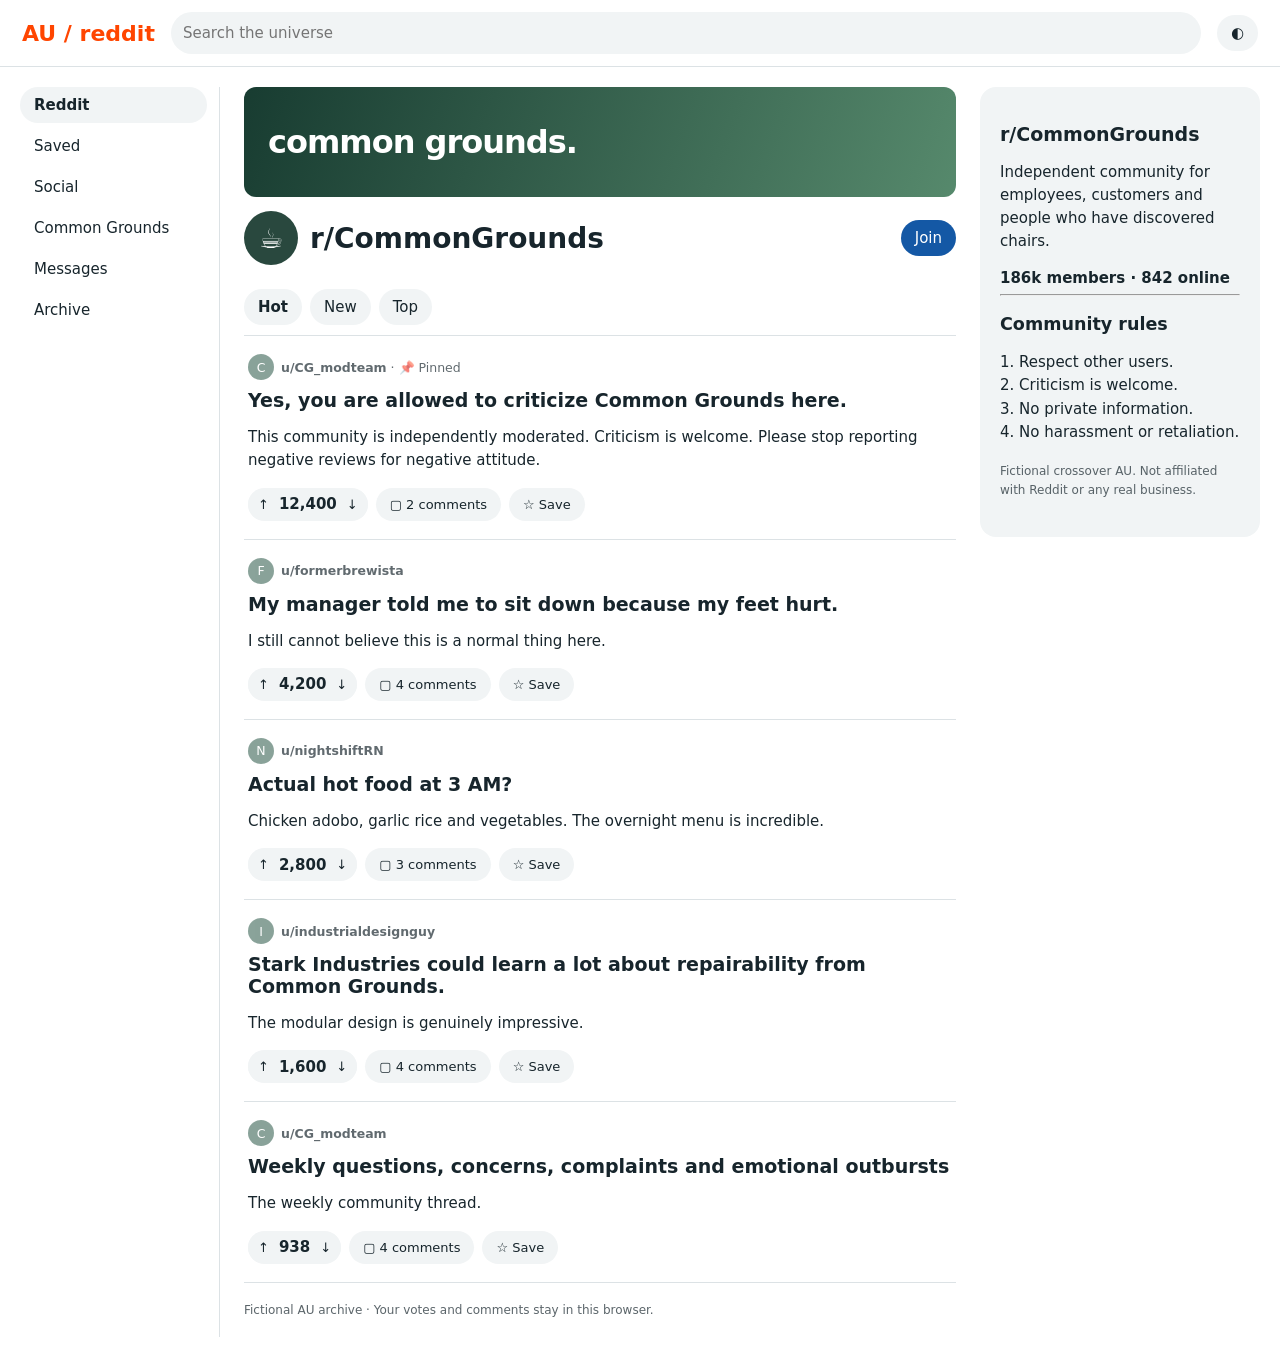
==== index.html @ 9af64ed8 "Build responsive AU portal and interactive Reddit feed" ====
<!doctype html><html lang="en"><head><meta charset="utf-8"><meta name="viewport" content="width=device-width,initial-scale=1"><title>AU / Digital universe</title><style>
*{box-sizing:border-box}body{margin:0;background:#fff;color:#17252c;font:15px system-ui,sans-serif;--line:#dce2e5;--soft:#f1f4f5;--accent:#ff4500}body.dark{background:#101416;color:#e8edef;--line:#343c40;--soft:#20282c}button,input,textarea,select{font:inherit;color:inherit}button{cursor:pointer;border:0;background:var(--soft);border-radius:24px;padding:9px 14px}button:hover{opacity:.8}button:focus-visible,a:focus-visible{outline:2px solid #ff4500}header{position:sticky;top:0;background:inherit;z-index:2;border-bottom:1px solid var(--line);display:flex;align-items:center;gap:16px;padding:12px 22px}header strong{font-size:22px;color:var(--accent)}header input{flex:1;min-width:0;border:0;background:var(--soft);padding:12px;border-radius:24px}main{display:grid;grid-template-columns:200px minmax(0,720px) 280px;max-width:1280px;margin:auto;gap:24px;padding:20px}nav button{display:block;width:100%;text-align:left;background:none;margin-bottom:5px}nav{border-right:1px solid var(--line);padding-right:12px}aside{background:var(--soft);border-radius:16px;padding:20px;height:fit-content}h1{font-size:28px;margin:10px 0}h2{font-size:19px}p{line-height:1.55}small,.muted{opacity:.68}.banner{height:110px;border-radius:12px;background:linear-gradient(110deg,#183c31,#56896c);display:flex;align-items:center;padding:24px;color:white;font-size:32px;font-weight:800;letter-spacing:-1px}.community{display:flex;align-items:center;gap:12px;margin:14px 0}.logo{background:#29483e;color:white;border-radius:50%;width:54px;height:54px;display:grid;place-items:center;font-size:27px}.community button{margin-left:auto;background:#1458a5;color:white}.toolbar{display:flex;gap:8px;border-bottom:1px solid var(--line);padding:10px 0}.post{padding:18px 4px;border-bottom:1px solid var(--line)}.post h2{margin:9px 0;cursor:pointer}.actions{display:flex;gap:8px;flex-wrap:wrap}.actions button{font-size:13px}.vote{display:inline-flex;background:var(--soft);border-radius:30px;align-items:center}.vote button{padding:8px 10px}.active{color:var(--accent);font-weight:bold}.comment{border-left:1px solid var(--line);padding:8px 0 8px 13px;margin:8px 0}.comment p{margin:5px 0}.comments{margin-top:16px}.flair{font-size:11px;background:var(--soft);padding:3px 7px;border-radius:5px}.avatar{display:inline-grid;place-items:center;background:#52776a;color:white;width:26px;height:26px;border-radius:50%;margin-right:7px}textarea{width:100%;border:1px solid var(--line);background:transparent;border-radius:12px;padding:12px;resize:vertical}a{color:inherit}.notice{font-size:12px;opacity:.7;margin:18px 0}.selected{background:var(--soft)!important;font-weight:bold}@media(max-width:1000px){main{grid-template-columns:150px minmax(0,1fr)}aside{display:none}}@media(max-width:650px){main{display:block;padding:12px}nav{display:flex;overflow:auto;border:0;padding:0;margin-bottom:12px}nav button{width:auto;white-space:nowrap}header{padding:10px;gap:8px}header strong{font-size:18px}.banner{height:80px}.community h1{font-size:21px}.community .logo{width:40px;height:40px}.post{padding:15px 0}}
</style></head><body><header><strong>AU / reddit</strong><input id="search" placeholder="Search the universe" aria-label="Search"><button id="theme" aria-label="Toggle dark mode">◐</button></header><main><nav id="nav"></nav><section id="view"></section><aside><h2>r/CommonGrounds</h2><p>Independent community for employees, customers and people who have discovered chairs.</p><b>186k members · 842 online</b><hr><h3>Community rules</h3><p>1. Respect other users.<br>2. Criticism is welcome.<br>3. No private information.<br>4. No harassment or retaliation.</p><p class="notice">Fictional crossover AU. Not affiliated with Reddit or any real business.</p></aside></main><script src="data.js"></script><script>
const $=id=>document.getElementById(id), esc=s=>String(s??'').replace(/[&<>"']/g,c=>({'&':'&amp;','<':'&lt;','>':'&gt;','"':'&quot;',"'":'&#39;'}[c]));let state={};try{state=JSON.parse(localStorage.getItem('au-state')||'{}')}catch{};state.votes??={};state.saved??=[];state.comments??={};let page='Reddit',sort='Hot',open=new Set(),collapsed=new Set();function persist(){try{localStorage.setItem('au-state',JSON.stringify(state))}catch{}}function user(u){return '<span class="avatar">'+esc(u[0].toUpperCase())+'</span><b>u/'+esc(u)+'</b> '+(AU.people[u]?'<span class="flair">'+esc(AU.people[u])+'</span>':'')}function comments(cs,key){return cs.map((c,i)=>{let k=key+'-'+i;return '<div class="comment"><button data-collapse="'+k+'" aria-label="Collapse comment">'+(collapsed.has(k)?'+':'−')+'</button> '+user(c.user)+(collapsed.has(k)?'':'<p>'+esc(c.body)+'</p>'+comments(c.replies||[],k))+'</div>'}).join('')}function count(cs){return cs.reduce((n,c)=>n+1+count(c.replies||[]),0)}function render(){ $('nav').innerHTML=['Reddit','Saved','Social','Common Grounds','Messages','Archive'].map(n=>'<button data-page="'+n+'" class="'+(page===n?'selected':'')+'">'+n+'</button>').join('');if(!['Reddit','Saved'].includes(page)){ $('view').innerHTML='<div class="banner">AU / '+esc(page)+'</div><h1>'+esc(page)+'</h1>'+(page==='Archive'?'<p>Established accounts</p>'+Object.keys(AU.people).map(u=>'<p>'+user(u)+'</p>').join(''):'<p>This section is reserved for future story content.</p>');return}let q=$('search').value.toLowerCase(),posts=AU.posts.filter(p=>(page!=='Saved'||state.saved.includes(p.id))&&JSON.stringify(p).toLowerCase().includes(q));posts.sort((a,b)=>sort==='New'?b.id-a.id:sort==='Top'?b.votes-a.votes:Number(!!b.pinned)-Number(!!a.pinned)||b.votes-a.votes);$('view').innerHTML='<div class="banner">common grounds.</div><div class="community"><div class="logo">☕</div><h1>'+(page==='Saved'?'Saved posts':'r/CommonGrounds')+'</h1><button data-join>'+(state.joined?'Joined':'Join')+'</button></div><div class="toolbar">'+['Hot','New','Top'].map(s=>'<button data-sort="'+s+'" class="'+(s===sort?'selected':'')+'">'+s+'</button>').join('')+'</div>'+posts.map(p=>{let cs=[...p.comments,...(state.comments[p.id]||[])],v=state.votes[p.id]||0;return '<article class="post"><small>'+user(p.user)+(p.pinned?' · 📌 Pinned':'')+'</small><h2 data-open="'+p.id+'">'+esc(p.title)+'</h2><p>'+esc(p.body)+'</p><div class="actions"><span class="vote"><button data-vote="'+p.id+':1" class="'+(v===1?'active':'')+'">↑</button><b>'+((p.votes+v).toLocaleString())+'</b><button data-vote="'+p.id+':-1" class="'+(v===-1?'active':'')+'">↓</button></span><button data-open="'+p.id+'">▢ '+count(cs)+' comments</button><button data-save="'+p.id+'">'+(state.saved.includes(p.id)?'★ Saved':'☆ Save')+'</button></div>'+(open.has(p.id)?'<div class="comments"><form data-comment="'+p.id+'"><textarea required maxlength="2000" placeholder="Join the conversation"></textarea><button>Comment</button></form>'+comments(cs,String(p.id))+'</div>':'')+'</article>'}).join('')+(!posts.length?'<p>No matching posts.</p>':'')+'<p class="notice">Fictional AU archive · Your votes and comments stay in this browser.</p>'}
document.addEventListener('click',e=>{let b=e.target.closest('[data-page],[data-sort],[data-open],[data-vote],[data-save],[data-collapse],[data-join]');if(!b)return;let d=b.dataset;if(d.page)page=d.page;if(d.sort)sort=d.sort;if(d.open){let n=+d.open;open.has(n)?open.delete(n):open.add(n)}if(d.vote){let [n,v]=d.vote.split(':').map(Number);state.votes[n]=state.votes[n]===v?0:v}if(d.save){let n=+d.save;state.saved=state.saved.includes(n)?state.saved.filter(x=>x!==n):[...state.saved,n]}if(d.collapse)collapsed.has(d.collapse)?collapsed.delete(d.collapse):collapsed.add(d.collapse);if('join'in d)state.joined=!state.joined;persist();render()});document.addEventListener('submit',e=>{if(!e.target.matches('[data-comment]'))return;e.preventDefault();let t=e.target.querySelector('textarea').value.trim();if(!t)return;(state.comments[e.target.dataset.comment]??=[]).push({user:'you',body:t});persist();render()});$('search').oninput=render;$('theme').onclick=()=>{state.dark=!state.dark;document.body.classList.toggle('dark',state.dark);persist()};document.body.classList.toggle('dark',!!state.dark);render();
</script></body></html>
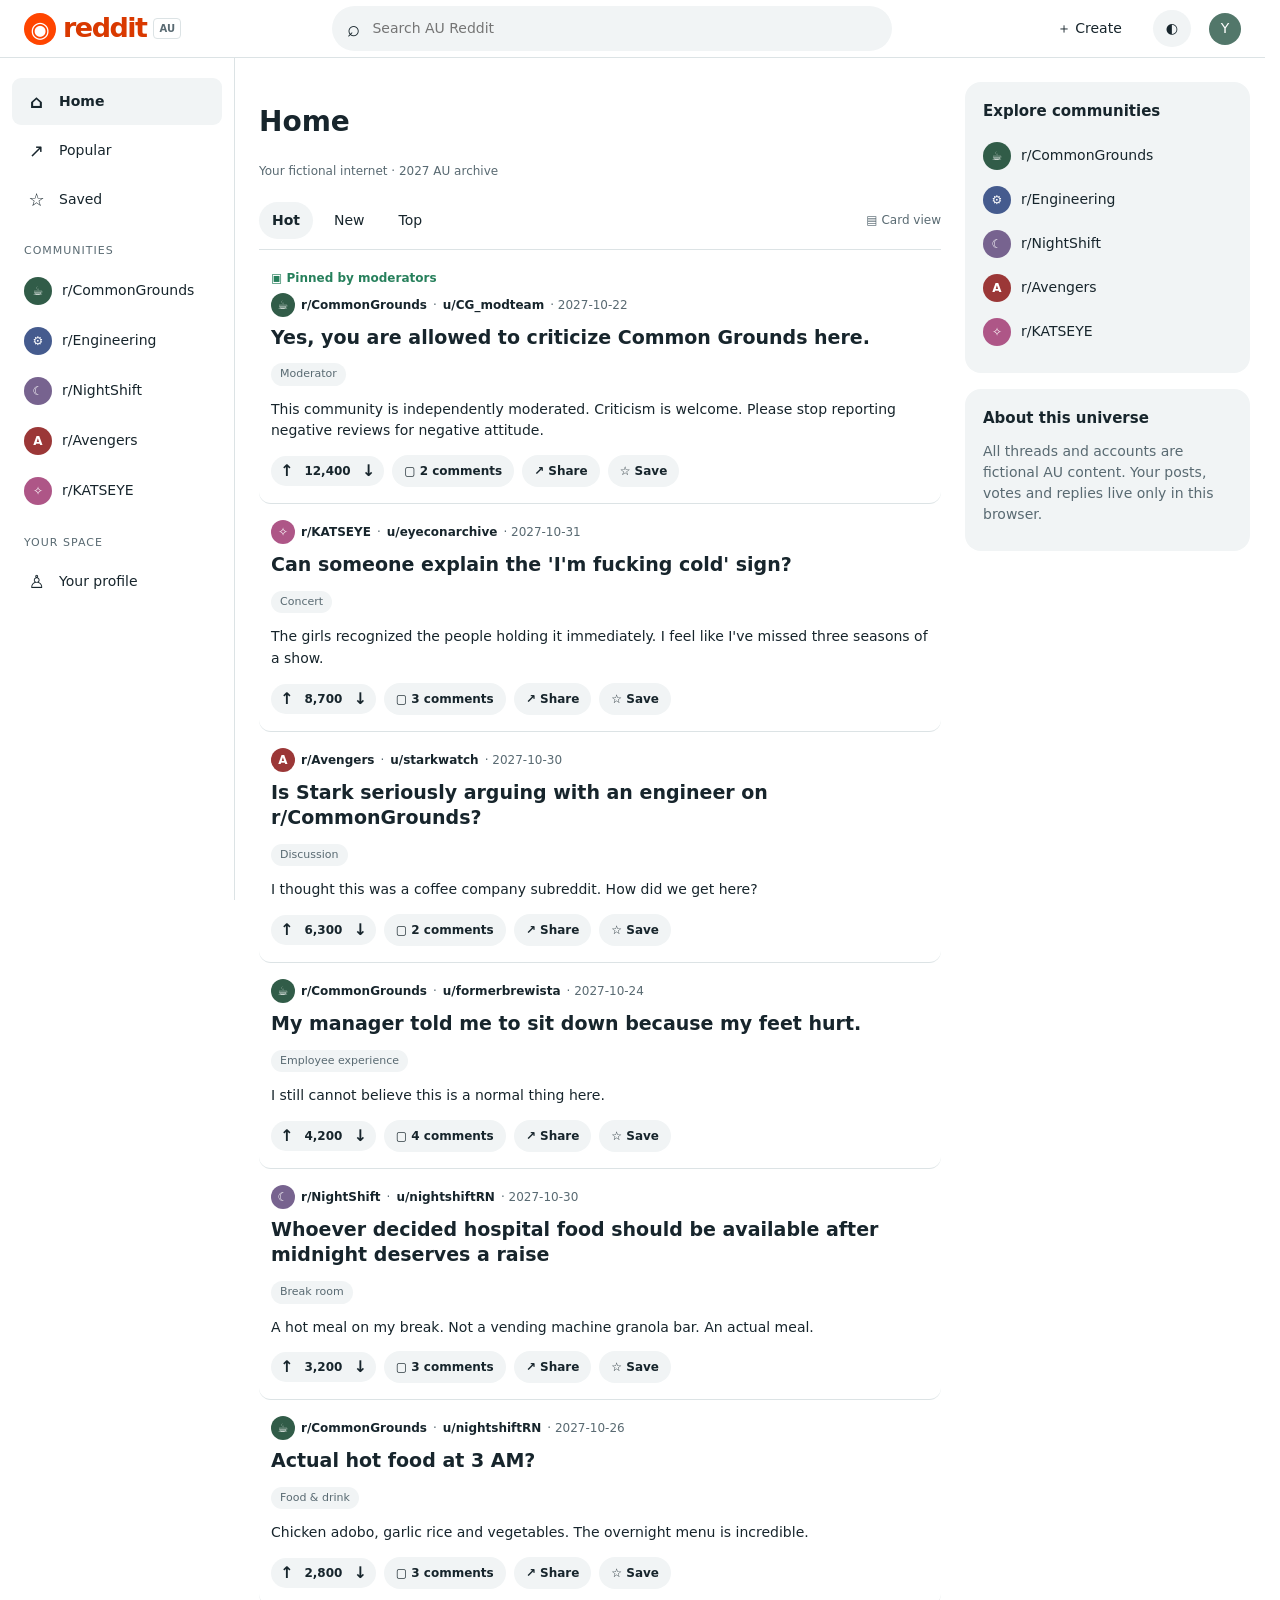
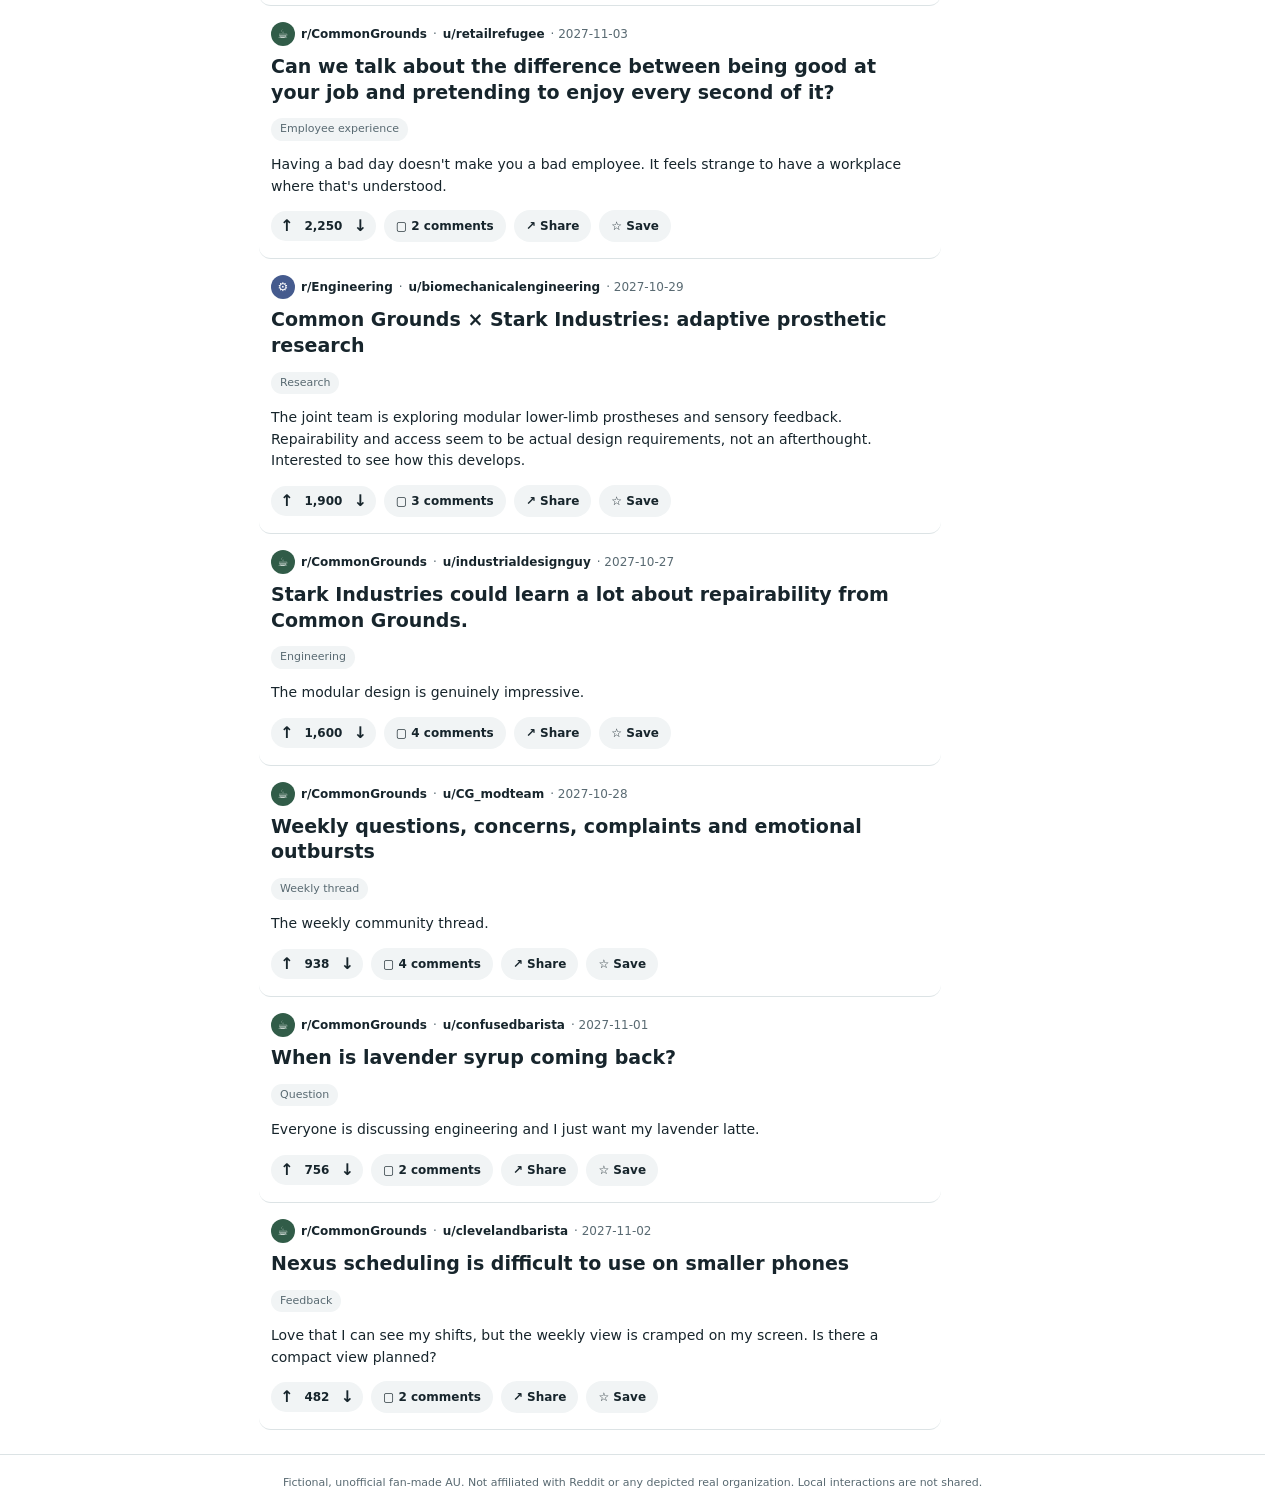
==== commit ab5efdf6: "Launch expanded fictional Reddit as AU homepage" ====
--- a/index.html
+++ b/index.html
@@ -1,6 +1,4 @@
-<!doctype html><html lang="en"><head><meta charset="utf-8"><meta name="viewport" content="width=device-width,initial-scale=1"><title>AU / Digital universe</title><style>
-*{box-sizing:border-box}body{margin:0;background:#fff;color:#17252c;font:15px system-ui,sans-serif;--line:#dce2e5;--soft:#f1f4f5;--accent:#ff4500}body.dark{background:#101416;color:#e8edef;--line:#343c40;--soft:#20282c}button,input,textarea,select{font:inherit;color:inherit}button{cursor:pointer;border:0;background:var(--soft);border-radius:24px;padding:9px 14px}button:hover{opacity:.8}button:focus-visible,a:focus-visible{outline:2px solid #ff4500}header{position:sticky;top:0;background:inherit;z-index:2;border-bottom:1px solid var(--line);display:flex;align-items:center;gap:16px;padding:12px 22px}header strong{font-size:22px;color:var(--accent)}header input{flex:1;min-width:0;border:0;background:var(--soft);padding:12px;border-radius:24px}main{display:grid;grid-template-columns:200px minmax(0,720px) 280px;max-width:1280px;margin:auto;gap:24px;padding:20px}nav button{display:block;width:100%;text-align:left;background:none;margin-bottom:5px}nav{border-right:1px solid var(--line);padding-right:12px}aside{background:var(--soft);border-radius:16px;padding:20px;height:fit-content}h1{font-size:28px;margin:10px 0}h2{font-size:19px}p{line-height:1.55}small,.muted{opacity:.68}.banner{height:110px;border-radius:12px;background:linear-gradient(110deg,#183c31,#56896c);display:flex;align-items:center;padding:24px;color:white;font-size:32px;font-weight:800;letter-spacing:-1px}.community{display:flex;align-items:center;gap:12px;margin:14px 0}.logo{background:#29483e;color:white;border-radius:50%;width:54px;height:54px;display:grid;place-items:center;font-size:27px}.community button{margin-left:auto;background:#1458a5;color:white}.toolbar{display:flex;gap:8px;border-bottom:1px solid var(--line);padding:10px 0}.post{padding:18px 4px;border-bottom:1px solid var(--line)}.post h2{margin:9px 0;cursor:pointer}.actions{display:flex;gap:8px;flex-wrap:wrap}.actions button{font-size:13px}.vote{display:inline-flex;background:var(--soft);border-radius:30px;align-items:center}.vote button{padding:8px 10px}.active{color:var(--accent);font-weight:bold}.comment{border-left:1px solid var(--line);padding:8px 0 8px 13px;margin:8px 0}.comment p{margin:5px 0}.comments{margin-top:16px}.flair{font-size:11px;background:var(--soft);padding:3px 7px;border-radius:5px}.avatar{display:inline-grid;place-items:center;background:#52776a;color:white;width:26px;height:26px;border-radius:50%;margin-right:7px}textarea{width:100%;border:1px solid var(--line);background:transparent;border-radius:12px;padding:12px;resize:vertical}a{color:inherit}.notice{font-size:12px;opacity:.7;margin:18px 0}.selected{background:var(--soft)!important;font-weight:bold}@media(max-width:1000px){main{grid-template-columns:150px minmax(0,1fr)}aside{display:none}}@media(max-width:650px){main{display:block;padding:12px}nav{display:flex;overflow:auto;border:0;padding:0;margin-bottom:12px}nav button{width:auto;white-space:nowrap}header{padding:10px;gap:8px}header strong{font-size:18px}.banner{height:80px}.community h1{font-size:21px}.community .logo{width:40px;height:40px}.post{padding:15px 0}}
-</style></head><body><header><strong>AU / reddit</strong><input id="search" placeholder="Search the universe" aria-label="Search"><button id="theme" aria-label="Toggle dark mode">◐</button></header><main><nav id="nav"></nav><section id="view"></section><aside><h2>r/CommonGrounds</h2><p>Independent community for employees, customers and people who have discovered chairs.</p><b>186k members · 842 online</b><hr><h3>Community rules</h3><p>1. Respect other users.<br>2. Criticism is welcome.<br>3. No private information.<br>4. No harassment or retaliation.</p><p class="notice">Fictional crossover AU. Not affiliated with Reddit or any real business.</p></aside></main><script src="data.js"></script><script>
-const $=id=>document.getElementById(id), esc=s=>String(s??'').replace(/[&<>"']/g,c=>({'&':'&amp;','<':'&lt;','>':'&gt;','"':'&quot;',"'":'&#39;'}[c]));let state={};try{state=JSON.parse(localStorage.getItem('au-state')||'{}')}catch{};state.votes??={};state.saved??=[];state.comments??={};let page='Reddit',sort='Hot',open=new Set(),collapsed=new Set();function persist(){try{localStorage.setItem('au-state',JSON.stringify(state))}catch{}}function user(u){return '<span class="avatar">'+esc(u[0].toUpperCase())+'</span><b>u/'+esc(u)+'</b> '+(AU.people[u]?'<span class="flair">'+esc(AU.people[u])+'</span>':'')}function comments(cs,key){return cs.map((c,i)=>{let k=key+'-'+i;return '<div class="comment"><button data-collapse="'+k+'" aria-label="Collapse comment">'+(collapsed.has(k)?'+':'−')+'</button> '+user(c.user)+(collapsed.has(k)?'':'<p>'+esc(c.body)+'</p>'+comments(c.replies||[],k))+'</div>'}).join('')}function count(cs){return cs.reduce((n,c)=>n+1+count(c.replies||[]),0)}function render(){ $('nav').innerHTML=['Reddit','Saved','Social','Common Grounds','Messages','Archive'].map(n=>'<button data-page="'+n+'" class="'+(page===n?'selected':'')+'">'+n+'</button>').join('');if(!['Reddit','Saved'].includes(page)){ $('view').innerHTML='<div class="banner">AU / '+esc(page)+'</div><h1>'+esc(page)+'</h1>'+(page==='Archive'?'<p>Established accounts</p>'+Object.keys(AU.people).map(u=>'<p>'+user(u)+'</p>').join(''):'<p>This section is reserved for future story content.</p>');return}let q=$('search').value.toLowerCase(),posts=AU.posts.filter(p=>(page!=='Saved'||state.saved.includes(p.id))&&JSON.stringify(p).toLowerCase().includes(q));posts.sort((a,b)=>sort==='New'?b.id-a.id:sort==='Top'?b.votes-a.votes:Number(!!b.pinned)-Number(!!a.pinned)||b.votes-a.votes);$('view').innerHTML='<div class="banner">common grounds.</div><div class="community"><div class="logo">☕</div><h1>'+(page==='Saved'?'Saved posts':'r/CommonGrounds')+'</h1><button data-join>'+(state.joined?'Joined':'Join')+'</button></div><div class="toolbar">'+['Hot','New','Top'].map(s=>'<button data-sort="'+s+'" class="'+(s===sort?'selected':'')+'">'+s+'</button>').join('')+'</div>'+posts.map(p=>{let cs=[...p.comments,...(state.comments[p.id]||[])],v=state.votes[p.id]||0;return '<article class="post"><small>'+user(p.user)+(p.pinned?' · 📌 Pinned':'')+'</small><h2 data-open="'+p.id+'">'+esc(p.title)+'</h2><p>'+esc(p.body)+'</p><div class="actions"><span class="vote"><button data-vote="'+p.id+':1" class="'+(v===1?'active':'')+'">↑</button><b>'+((p.votes+v).toLocaleString())+'</b><button data-vote="'+p.id+':-1" class="'+(v===-1?'active':'')+'">↓</button></span><button data-open="'+p.id+'">▢ '+count(cs)+' comments</button><button data-save="'+p.id+'">'+(state.saved.includes(p.id)?'★ Saved':'☆ Save')+'</button></div>'+(open.has(p.id)?'<div class="comments"><form data-comment="'+p.id+'"><textarea required maxlength="2000" placeholder="Join the conversation"></textarea><button>Comment</button></form>'+comments(cs,String(p.id))+'</div>':'')+'</article>'}).join('')+(!posts.length?'<p>No matching posts.</p>':'')+'<p class="notice">Fictional AU archive · Your votes and comments stay in this browser.</p>'}
-document.addEventListener('click',e=>{let b=e.target.closest('[data-page],[data-sort],[data-open],[data-vote],[data-save],[data-collapse],[data-join]');if(!b)return;let d=b.dataset;if(d.page)page=d.page;if(d.sort)sort=d.sort;if(d.open){let n=+d.open;open.has(n)?open.delete(n):open.add(n)}if(d.vote){let [n,v]=d.vote.split(':').map(Number);state.votes[n]=state.votes[n]===v?0:v}if(d.save){let n=+d.save;state.saved=state.saved.includes(n)?state.saved.filter(x=>x!==n):[...state.saved,n]}if(d.collapse)collapsed.has(d.collapse)?collapsed.delete(d.collapse):collapsed.add(d.collapse);if('join'in d)state.joined=!state.joined;persist();render()});document.addEventListener('submit',e=>{if(!e.target.matches('[data-comment]'))return;e.preventDefault();let t=e.target.querySelector('textarea').value.trim();if(!t)return;(state.comments[e.target.dataset.comment]??=[]).push({user:'you',body:t});persist();render()});$('search').oninput=render;$('theme').onclick=()=>{state.dark=!state.dark;document.body.classList.toggle('dark',state.dark);persist()};document.body.classList.toggle('dark',!!state.dark);render();
-</script></body></html>+<!doctype html>
+<html lang="en"><head><meta charset="utf-8"><meta name="viewport" content="width=device-width, initial-scale=1"><meta name="robots" content="noindex"><title>AU Reddit | Fictional internet</title><link rel="stylesheet" href="reddit.css"></head>
+<body><header><a class="brand" href="#home"><span class="brandmark">◉</span> reddit<span class="au">AU</span></a><form id="searchform"><span>⌕</span><input id="search" aria-label="Search fictional Reddit" placeholder="Search AU Reddit" autocomplete="off"></form><button id="create" class="create">＋ <span>Create</span></button><button id="theme" aria-label="Toggle theme">◐</button><a class="me" href="#u/you" title="Your local profile">Y</a></header>
+<div class="layout"><nav id="nav" aria-label="Navigation"></nav><main id="view" tabindex="-1"></main><aside id="side"></aside></div><footer>Fictional, unofficial fan-made AU. Not affiliated with Reddit or any depicted real organization. Local interactions are not shared.</footer><div id="toast" role="status" aria-live="polite"></div><script src="data.js"></script><script src="reddit.js"></script></body></html>
--- a/reddit.css
+++ b/reddit.css
@@ -0,0 +1 @@
+*{box-sizing:border-box}html{scrollbar-gutter:stable}body{margin:0;color:#17252c;background:#fff;font:14px/1.5 system-ui,-apple-system,BlinkMacSystemFont,"Segoe UI",sans-serif;--bg:#fff;--ink:#17252c;--sub:#596a72;--line:#dce3e5;--soft:#f1f4f5;--hover:#e8edef;--accent:#d93900;--blue:#0045ac}body.dark{color:#e7edef;background:#101416;--bg:#101416;--ink:#e7edef;--sub:#a4b2b9;--line:#343e43;--soft:#20282c;--hover:#303b40;--blue:#78b5ff;--accent:#ff632a}a{color:inherit;text-decoration:none}button,input,textarea,select{font:inherit;color:inherit}button{border:0;cursor:pointer;background:var(--soft);padding:8px 13px;border-radius:24px}button:hover,a.navlink:hover,.post:hover{background:var(--hover)}a:focus-visible,button:focus-visible,input:focus-visible,textarea:focus-visible{outline:2px solid #e64a19;outline-offset:2px}header{height:58px;position:sticky;top:0;z-index:5;display:flex;align-items:center;gap:18px;padding:0 24px;background:var(--bg);border-bottom:1px solid var(--line)}.brand{font-weight:850;letter-spacing:-1.5px;font-size:27px;color:var(--accent);display:flex;align-items:center;gap:7px}.brandmark{display:grid;place-items:center;background:#ff4500;color:white;width:32px;height:32px;border-radius:50%;font-size:22px;letter-spacing:0}.au{font-size:10px;letter-spacing:0;border:1px solid var(--line);border-radius:4px;padding:2px 5px;color:var(--sub)}#searchform{display:flex;align-items:center;background:var(--soft);border-radius:30px;padding:0 15px;max-width:560px;flex:1;margin:auto}#searchform input{background:transparent;border:0;outline:none;padding:12px;width:100%;min-width:0}#searchform span{font-size:22px}.create{white-space:nowrap;background:transparent}.me{display:grid;place-items:center;background:#52776a;color:white;width:32px;height:32px;border-radius:50%;flex-shrink:0}.layout{display:grid;grid-template-columns:235px minmax(0,780px) 300px;gap:24px;max-width:1420px;margin:auto;min-height:calc(100vh - 110px)}nav{padding:18px 12px;border-right:1px solid var(--line);position:sticky;top:58px;height:calc(100vh - 58px);overflow:auto}.navlink{display:flex;gap:10px;align-items:center;border-radius:9px;padding:10px 12px;margin:2px 0}.selected{background:var(--soft);font-weight:650}.navlabel{font-size:11px;letter-spacing:1px;color:var(--sub);margin:20px 12px 7px}.navicon{width:25px;text-align:center;font-size:18px}.navlink .avatar{width:28px;height:28px}main{padding:24px 0;min-width:0}aside{padding:24px 15px 24px 0;min-width:0}.panel{background:var(--soft);padding:18px;border-radius:16px;margin-bottom:16px}.panel h2{font-size:15px;margin:0 0 12px}.panel p{margin:8px 0;color:var(--sub)}.stats{display:flex;gap:28px;margin-top:18px}.stats b{display:block;font-size:17px}.stats small{color:var(--sub)}.panel hr{border:0;border-top:1px solid var(--line);margin:18px 0}.panel ol{padding-left:20px;line-height:2}.panel .navlink{padding:7px 0}.banner{height:116px;border-radius:12px;background:var(--community);display:flex;align-items:center;padding:24px;color:white;font-size:32px;letter-spacing:-1px;font-weight:800;position:relative;overflow:hidden}.banner:after{content:"";position:absolute;width:240px;height:240px;border:36px solid #ffffff20;border-radius:50%;right:-50px;top:-78px}.community{display:flex;align-items:center;gap:12px;margin:14px 0 8px}.community h1{font-size:27px;margin:0;overflow-wrap:anywhere}.community .avatar{width:58px;height:58px;font-size:28px;border:3px solid var(--bg)}.community .join{margin-left:auto;background:var(--blue);color:var(--bg);font-weight:700}.community .joined{border:1px solid var(--line);background:transparent;color:var(--ink)}.toolbar{display:flex;align-items:center;gap:8px;padding:10px 0;border-bottom:1px solid var(--line);margin-bottom:3px}.toolbar button{background:transparent}.toolbar button.selected{background:var(--soft)}.toolbar .hint{margin-left:auto;color:var(--sub);font-size:12px}.post{padding:16px 12px;border-bottom:1px solid var(--line);border-radius:12px;transition:background .1s}.post.detail:hover{background:none}.meta{display:flex;align-items:center;gap:6px;flex-wrap:wrap;color:var(--sub);font-size:12px}.meta a{font-weight:650;color:var(--ink)}.meta a:hover,.username:hover{text-decoration:underline}.avatar{display:inline-grid;place-items:center;flex-shrink:0;border-radius:50%;width:24px;height:24px;color:white;background:var(--avatar,#52776a);font-size:12px;font-weight:700}.flair{display:inline-block;background:var(--soft);color:var(--sub);border-radius:20px;font-size:11px;padding:3px 9px;margin:5px 0}.post h2,.post h1{font-size:19px;line-height:1.35;margin:8px 0;overflow-wrap:anywhere}.post h1{font-size:26px}.post p{margin:8px 0 13px;line-height:1.55;white-space:pre-wrap;overflow-wrap:anywhere}.actions{display:flex;align-items:center;gap:8px;flex-wrap:wrap}.actions button,.actions a{background:var(--soft);border-radius:25px;padding:7px 12px;font-size:12px;font-weight:650}.vote{display:inline-flex;align-items:center;border-radius:25px;background:var(--soft);font-size:12px;gap:2px}.vote button{background:transparent;padding:7px 9px;font-size:16px;line-height:1}.vote.up{background:#d93900;color:white}.vote.down{background:#6a58cf;color:white}.vote button[aria-pressed=true]{font-weight:900}.actions a:hover,.actions button:hover{filter:brightness(.93)}.pin{color:#27805c;font-size:12px;font-weight:700;margin-bottom:6px}.back{display:inline-block;background:var(--soft);padding:8px 13px;border-radius:30px;margin-bottom:10px}.comment{border-left:1px solid var(--line);margin:12px 0 12px 12px;padding-left:14px;min-width:0}.comment .meta{gap:6px}.comment p{white-space:pre-wrap;overflow-wrap:anywhere;margin:7px 0 8px}.comment .actions{gap:4px}.comment .actions button{padding:5px 8px;background:transparent}.comment .vote{background:transparent}.comment .vote.up{color:var(--accent)}.comment .vote.down{color:#8271e8}.collapse{padding:0 5px;background:transparent;font-size:16px}.commentform, .composer{padding:14px 0}.commentform textarea,.composer textarea,.composer input,.composer select{background:var(--bg);border:1px solid var(--line);width:100%;border-radius:12px;padding:12px;resize:vertical;display:block;margin:6px 0 12px}.submit{background:var(--blue);color:var(--bg);font-weight:700}.empty{padding:35px 15px;text-align:center;color:var(--sub)}.profilehead{padding:20px 10px;border-bottom:1px solid var(--line)}.profilehead .avatar{width:64px;height:64px;font-size:30px}.profilehead h1{margin:10px 0}.muted{color:var(--sub);font-size:12px}.profilecomment{padding:15px;border-bottom:1px solid var(--line)}footer{font-size:11px;color:var(--sub);padding:20px;text-align:center;border-top:1px solid var(--line)}#toast{position:fixed;bottom:18px;left:50%;transform:translateX(-50%);background:#263238;color:white;padding:10px 18px;border-radius:24px;z-index:10;display:none;max-width:90vw}#toast.show{display:block}@media(max-width:1100px){.layout{grid-template-columns:190px minmax(0,1fr) 250px;gap:16px}}@media(max-width:880px){.layout{grid-template-columns:165px minmax(0,1fr)}aside{display:none}main{padding-right:18px}}@media(max-width:620px){header{padding:0 10px;gap:8px;height:55px}.brand{font-size:22px}.brandmark{width:27px;height:27px}.au,.create span{display:none}#searchform{padding:0 8px}#searchform input{padding:10px 5px;font-size:13px}header button{padding:8px}.layout{display:block}nav{position:sticky;top:55px;z-index:4;height:auto;display:flex;overflow-x:auto;gap:3px;padding:6px;background:var(--bg);border-bottom:1px solid var(--line);border-right:0}.navlabel{display:none}.navlink{white-space:nowrap;padding:7px 10px;font-size:12px}.navicon{font-size:14px;width:auto}.navlink .avatar{width:20px;height:20px}main{padding:12px 10px}.banner{height:86px;font-size:25px}.community h1{font-size:21px}.community .avatar{width:43px;height:43px;font-size:20px}.post{padding:14px 6px}.post h2{font-size:18px}.post h1{font-size:22px}.comment{margin-left:5px;padding-left:8px}.toolbar .hint{display:none}.comment .comment .comment .comment{margin-left:0;padding-left:5px}}
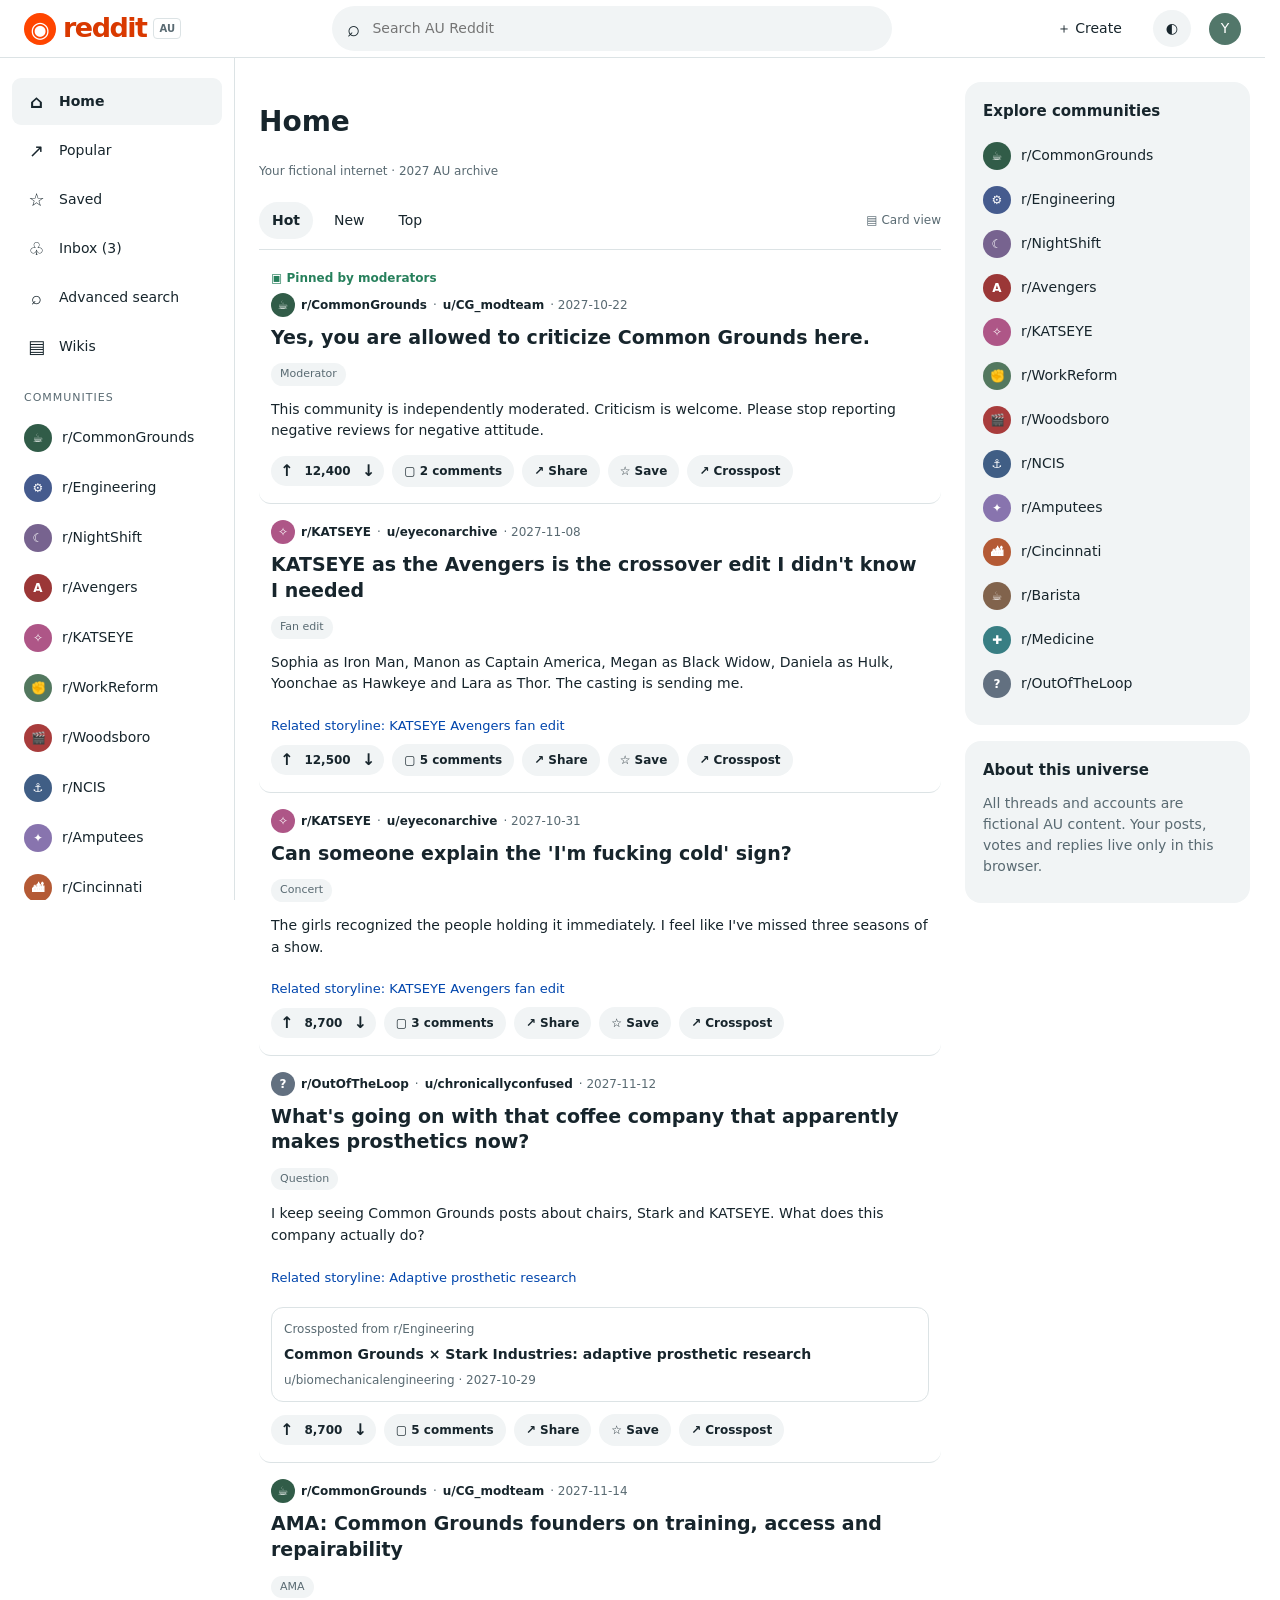
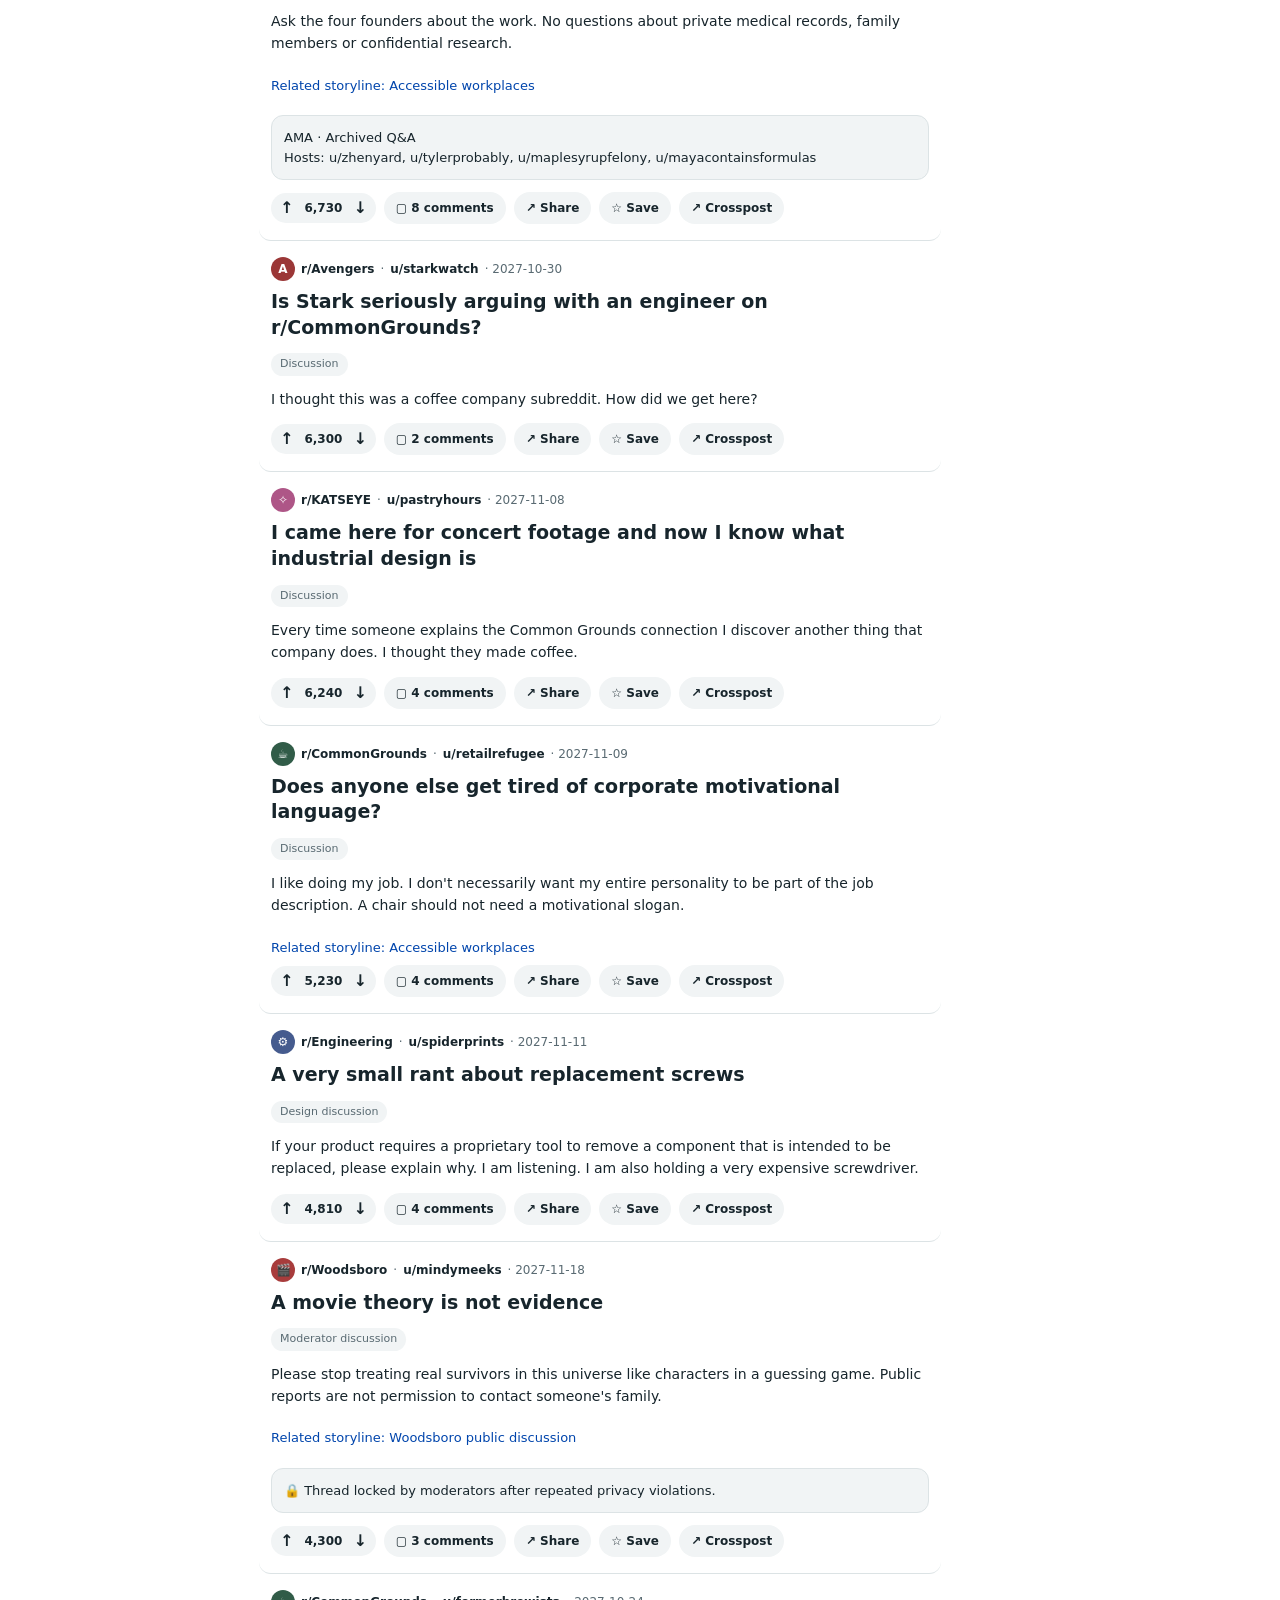
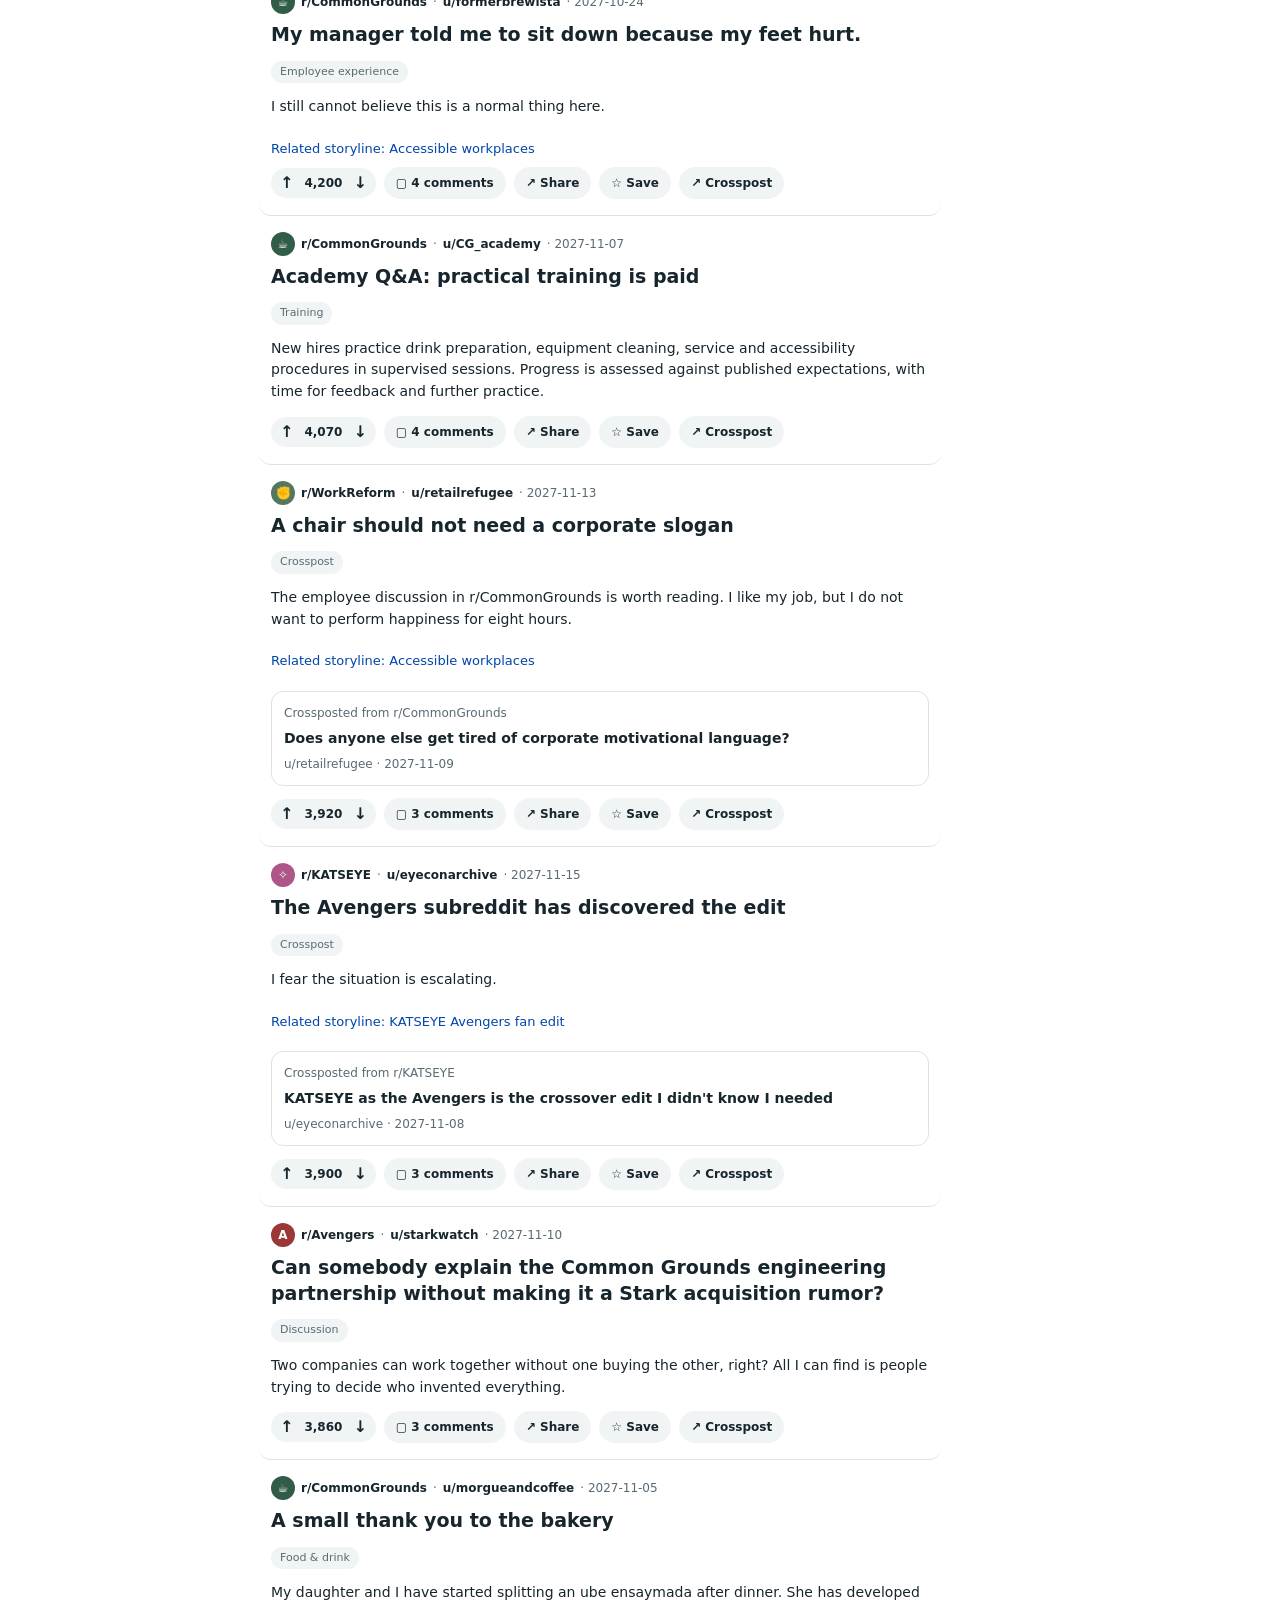
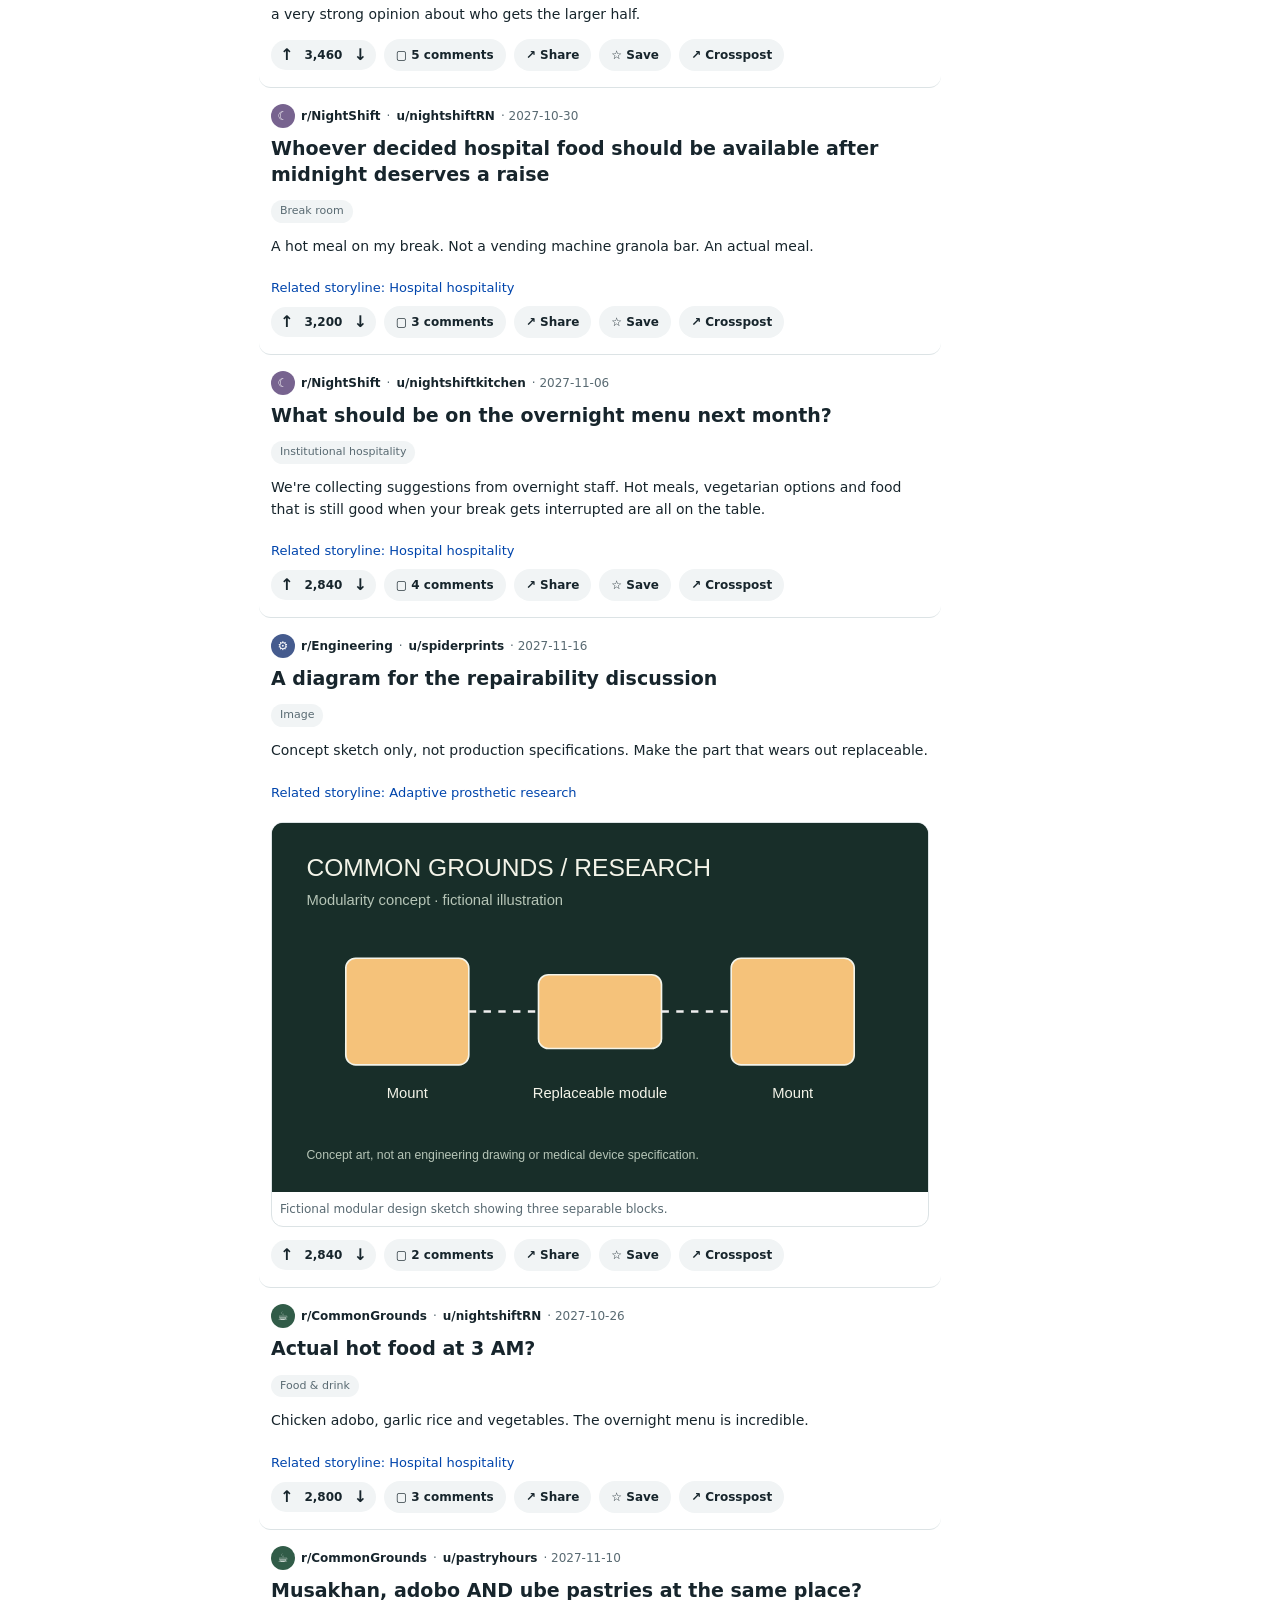
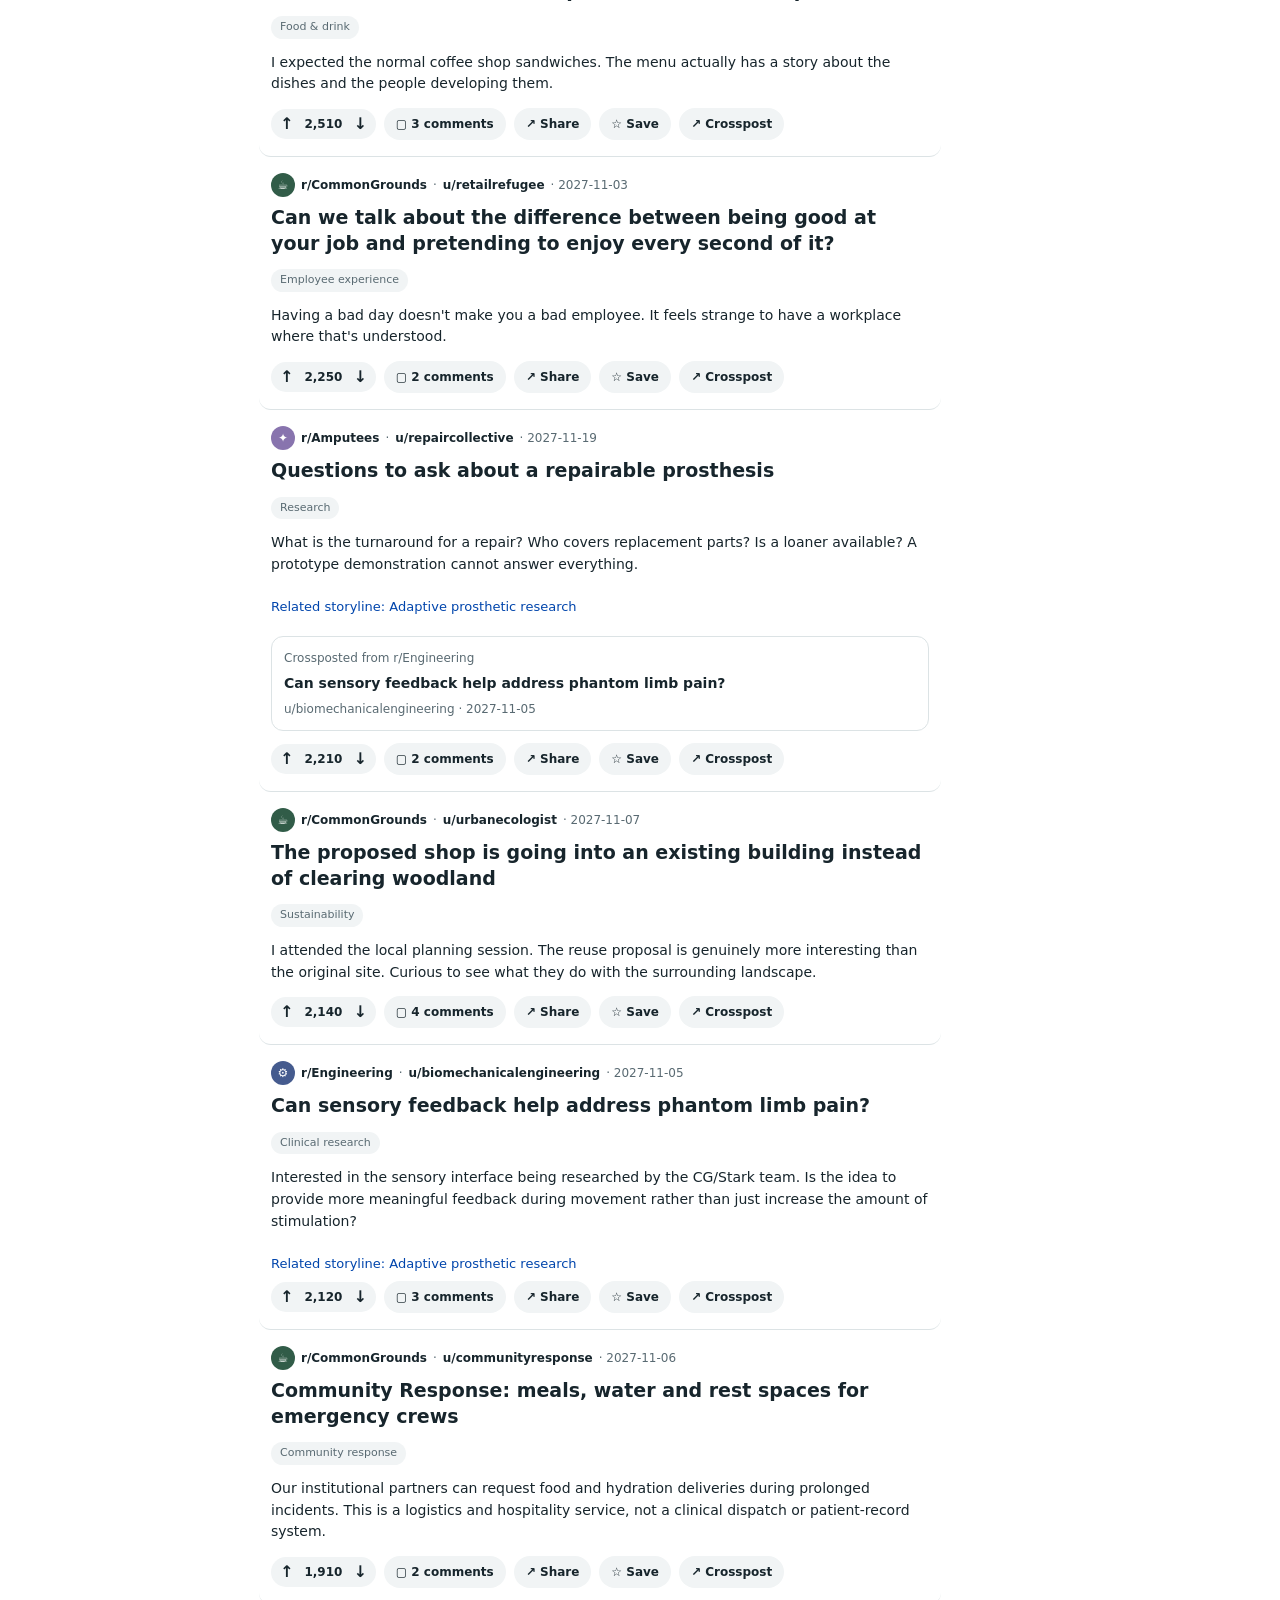
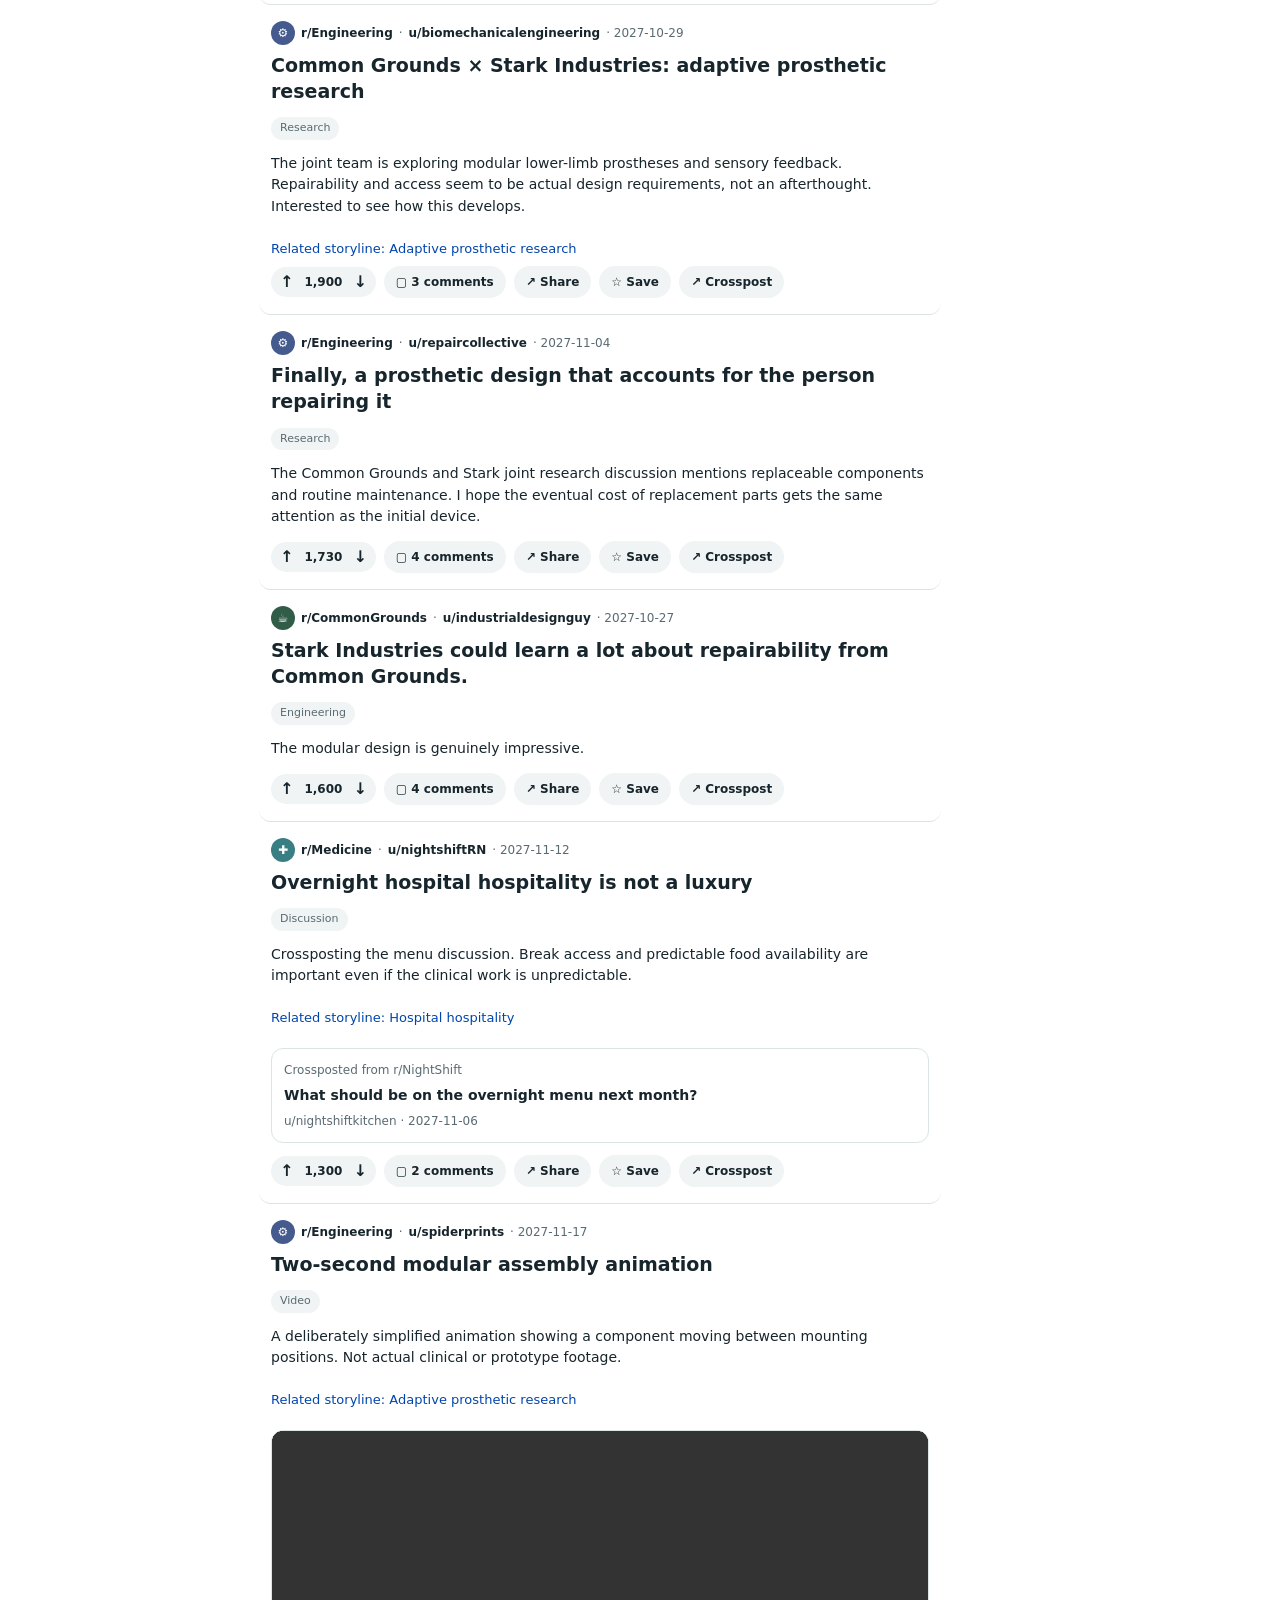
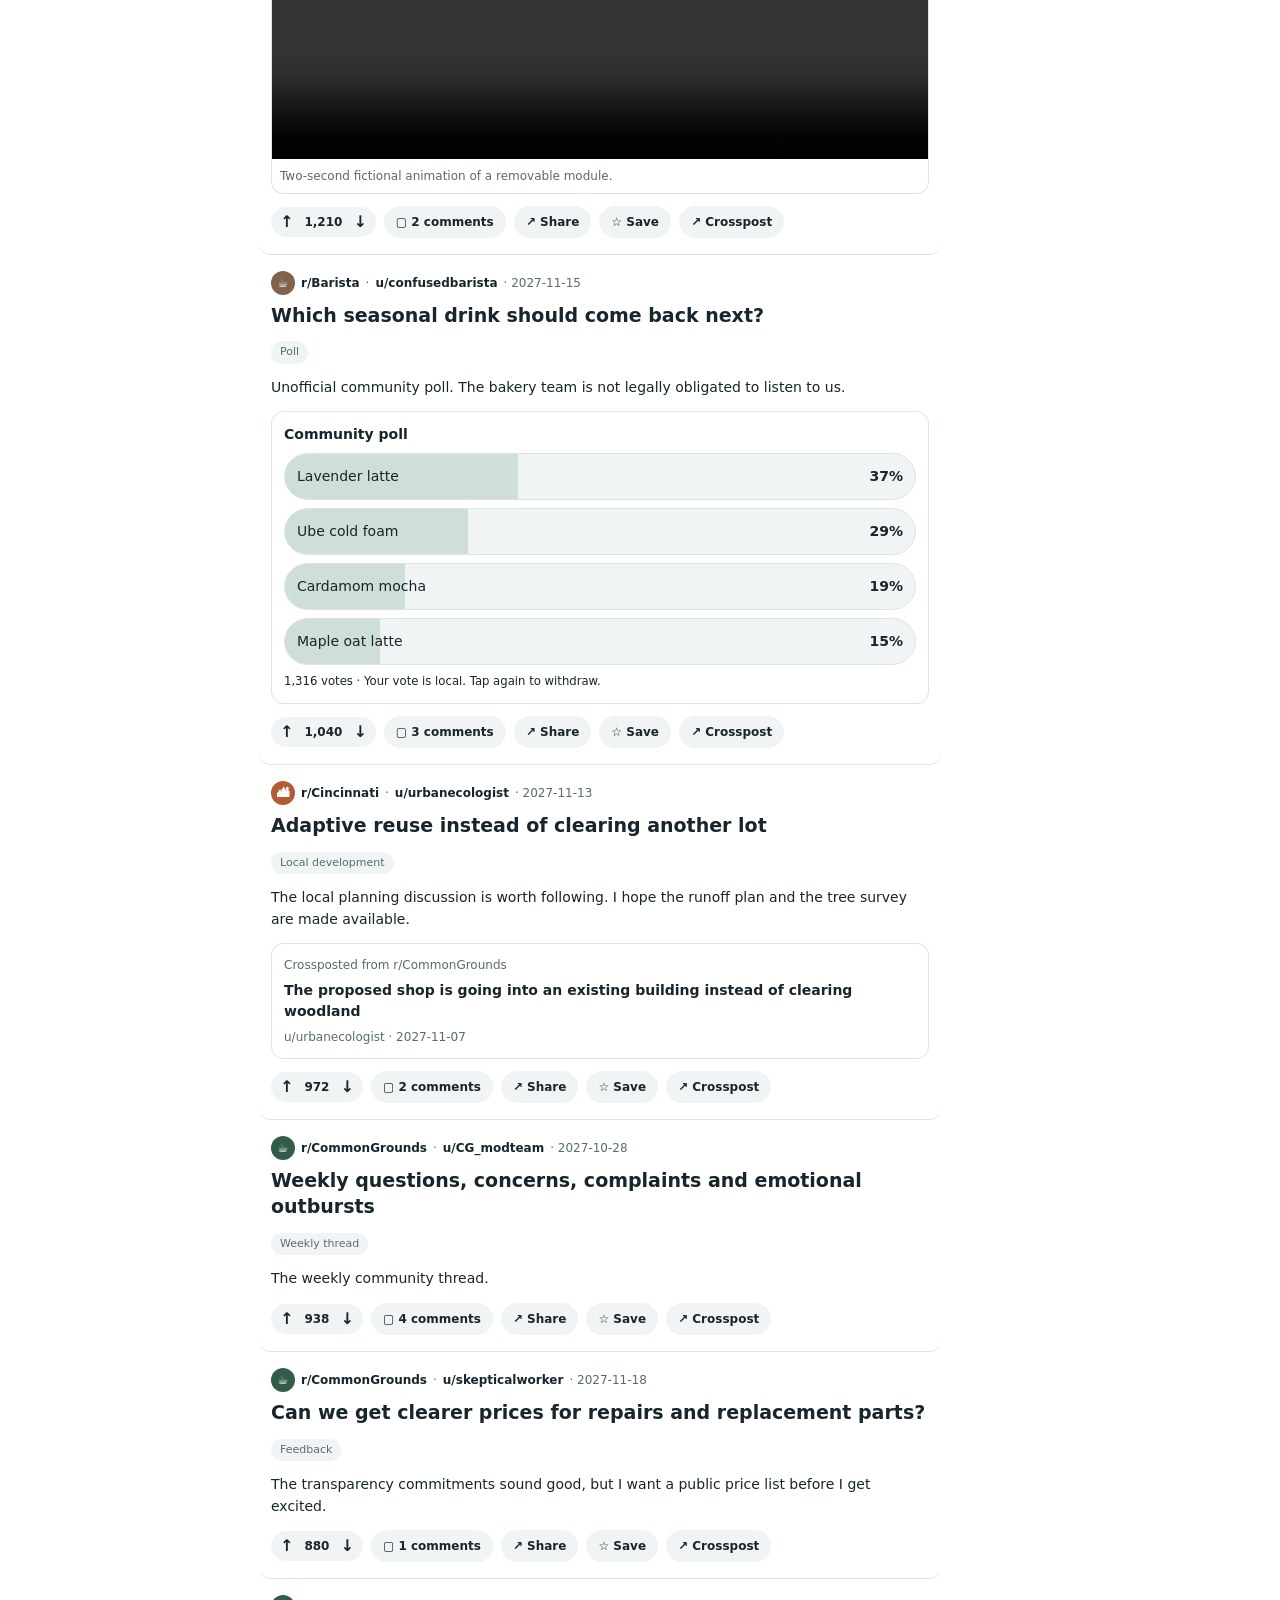
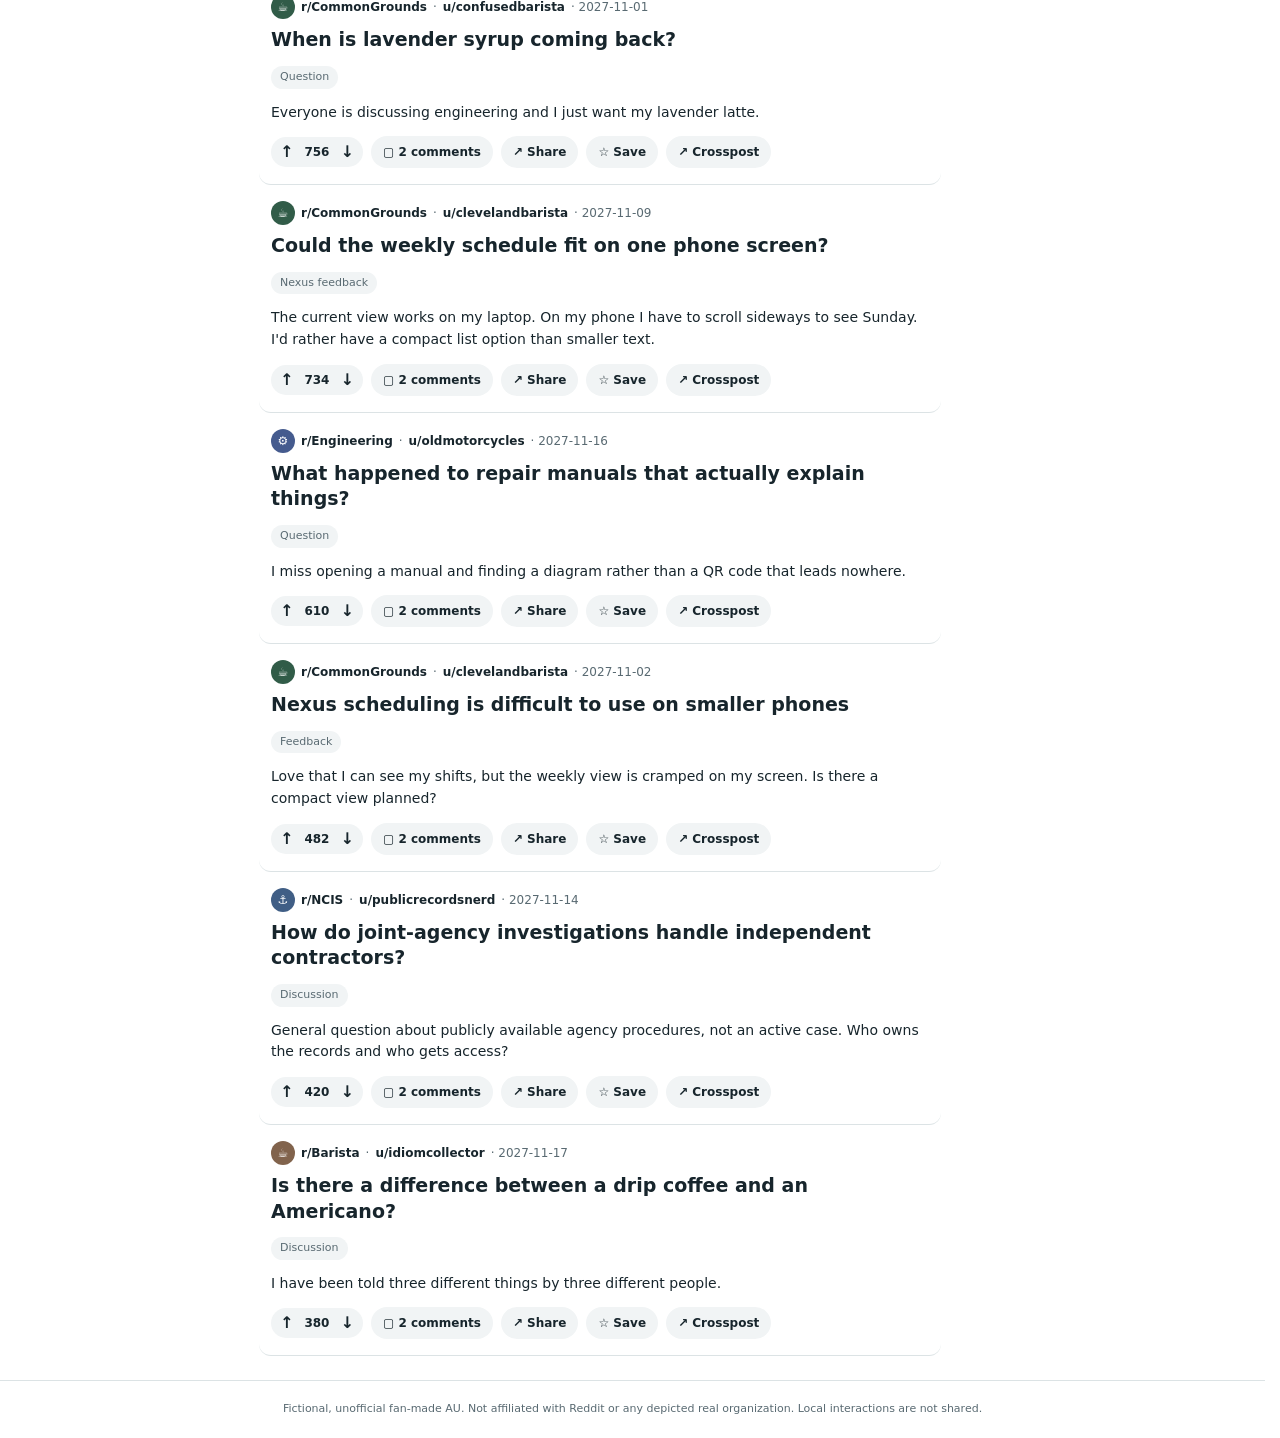
==== commit 2e4f7886: "Add Reddit feature suite, expanded communities and shared storyline IDs" ====
--- a/index.html
+++ b/index.html
@@ -1,4 +1,4 @@
 <!doctype html>
 <html lang="en"><head><meta charset="utf-8"><meta name="viewport" content="width=device-width, initial-scale=1"><meta name="robots" content="noindex"><title>AU Reddit | Fictional internet</title><link rel="stylesheet" href="reddit.css"></head>
 <body><header><a class="brand" href="#home"><span class="brandmark">◉</span> reddit<span class="au">AU</span></a><form id="searchform"><span>⌕</span><input id="search" aria-label="Search fictional Reddit" placeholder="Search AU Reddit" autocomplete="off"></form><button id="create" class="create">＋ <span>Create</span></button><button id="theme" aria-label="Toggle theme">◐</button><a class="me" href="#u/you" title="Your local profile">Y</a></header>
-<div class="layout"><nav id="nav" aria-label="Navigation"></nav><main id="view" tabindex="-1"></main><aside id="side"></aside></div><footer>Fictional, unofficial fan-made AU. Not affiliated with Reddit or any depicted real organization. Local interactions are not shared.</footer><div id="toast" role="status" aria-live="polite"></div><script src="data.js"></script><script src="reddit.js"></script></body></html>+<div class="layout"><nav id="nav" aria-label="Navigation"></nav><main id="view" tabindex="-1"></main><aside id="side"></aside></div><footer>Fictional, unofficial fan-made AU. Not affiliated with Reddit or any depicted real organization. Local interactions are not shared.</footer><div id="toast" role="status" aria-live="polite"></div><script src="data.js"></script><script src="features-data.js"></script><script src="reddit.js"></script></body></html>
--- a/reddit.css
+++ b/reddit.css
@@ -1 +1,3 @@
-*{box-sizing:border-box}html{scrollbar-gutter:stable}body{margin:0;color:#17252c;background:#fff;font:14px/1.5 system-ui,-apple-system,BlinkMacSystemFont,"Segoe UI",sans-serif;--bg:#fff;--ink:#17252c;--sub:#596a72;--line:#dce3e5;--soft:#f1f4f5;--hover:#e8edef;--accent:#d93900;--blue:#0045ac}body.dark{color:#e7edef;background:#101416;--bg:#101416;--ink:#e7edef;--sub:#a4b2b9;--line:#343e43;--soft:#20282c;--hover:#303b40;--blue:#78b5ff;--accent:#ff632a}a{color:inherit;text-decoration:none}button,input,textarea,select{font:inherit;color:inherit}button{border:0;cursor:pointer;background:var(--soft);padding:8px 13px;border-radius:24px}button:hover,a.navlink:hover,.post:hover{background:var(--hover)}a:focus-visible,button:focus-visible,input:focus-visible,textarea:focus-visible{outline:2px solid #e64a19;outline-offset:2px}header{height:58px;position:sticky;top:0;z-index:5;display:flex;align-items:center;gap:18px;padding:0 24px;background:var(--bg);border-bottom:1px solid var(--line)}.brand{font-weight:850;letter-spacing:-1.5px;font-size:27px;color:var(--accent);display:flex;align-items:center;gap:7px}.brandmark{display:grid;place-items:center;background:#ff4500;color:white;width:32px;height:32px;border-radius:50%;font-size:22px;letter-spacing:0}.au{font-size:10px;letter-spacing:0;border:1px solid var(--line);border-radius:4px;padding:2px 5px;color:var(--sub)}#searchform{display:flex;align-items:center;background:var(--soft);border-radius:30px;padding:0 15px;max-width:560px;flex:1;margin:auto}#searchform input{background:transparent;border:0;outline:none;padding:12px;width:100%;min-width:0}#searchform span{font-size:22px}.create{white-space:nowrap;background:transparent}.me{display:grid;place-items:center;background:#52776a;color:white;width:32px;height:32px;border-radius:50%;flex-shrink:0}.layout{display:grid;grid-template-columns:235px minmax(0,780px) 300px;gap:24px;max-width:1420px;margin:auto;min-height:calc(100vh - 110px)}nav{padding:18px 12px;border-right:1px solid var(--line);position:sticky;top:58px;height:calc(100vh - 58px);overflow:auto}.navlink{display:flex;gap:10px;align-items:center;border-radius:9px;padding:10px 12px;margin:2px 0}.selected{background:var(--soft);font-weight:650}.navlabel{font-size:11px;letter-spacing:1px;color:var(--sub);margin:20px 12px 7px}.navicon{width:25px;text-align:center;font-size:18px}.navlink .avatar{width:28px;height:28px}main{padding:24px 0;min-width:0}aside{padding:24px 15px 24px 0;min-width:0}.panel{background:var(--soft);padding:18px;border-radius:16px;margin-bottom:16px}.panel h2{font-size:15px;margin:0 0 12px}.panel p{margin:8px 0;color:var(--sub)}.stats{display:flex;gap:28px;margin-top:18px}.stats b{display:block;font-size:17px}.stats small{color:var(--sub)}.panel hr{border:0;border-top:1px solid var(--line);margin:18px 0}.panel ol{padding-left:20px;line-height:2}.panel .navlink{padding:7px 0}.banner{height:116px;border-radius:12px;background:var(--community);display:flex;align-items:center;padding:24px;color:white;font-size:32px;letter-spacing:-1px;font-weight:800;position:relative;overflow:hidden}.banner:after{content:"";position:absolute;width:240px;height:240px;border:36px solid #ffffff20;border-radius:50%;right:-50px;top:-78px}.community{display:flex;align-items:center;gap:12px;margin:14px 0 8px}.community h1{font-size:27px;margin:0;overflow-wrap:anywhere}.community .avatar{width:58px;height:58px;font-size:28px;border:3px solid var(--bg)}.community .join{margin-left:auto;background:var(--blue);color:var(--bg);font-weight:700}.community .joined{border:1px solid var(--line);background:transparent;color:var(--ink)}.toolbar{display:flex;align-items:center;gap:8px;padding:10px 0;border-bottom:1px solid var(--line);margin-bottom:3px}.toolbar button{background:transparent}.toolbar button.selected{background:var(--soft)}.toolbar .hint{margin-left:auto;color:var(--sub);font-size:12px}.post{padding:16px 12px;border-bottom:1px solid var(--line);border-radius:12px;transition:background .1s}.post.detail:hover{background:none}.meta{display:flex;align-items:center;gap:6px;flex-wrap:wrap;color:var(--sub);font-size:12px}.meta a{font-weight:650;color:var(--ink)}.meta a:hover,.username:hover{text-decoration:underline}.avatar{display:inline-grid;place-items:center;flex-shrink:0;border-radius:50%;width:24px;height:24px;color:white;background:var(--avatar,#52776a);font-size:12px;font-weight:700}.flair{display:inline-block;background:var(--soft);color:var(--sub);border-radius:20px;font-size:11px;padding:3px 9px;margin:5px 0}.post h2,.post h1{font-size:19px;line-height:1.35;margin:8px 0;overflow-wrap:anywhere}.post h1{font-size:26px}.post p{margin:8px 0 13px;line-height:1.55;white-space:pre-wrap;overflow-wrap:anywhere}.actions{display:flex;align-items:center;gap:8px;flex-wrap:wrap}.actions button,.actions a{background:var(--soft);border-radius:25px;padding:7px 12px;font-size:12px;font-weight:650}.vote{display:inline-flex;align-items:center;border-radius:25px;background:var(--soft);font-size:12px;gap:2px}.vote button{background:transparent;padding:7px 9px;font-size:16px;line-height:1}.vote.up{background:#d93900;color:white}.vote.down{background:#6a58cf;color:white}.vote button[aria-pressed=true]{font-weight:900}.actions a:hover,.actions button:hover{filter:brightness(.93)}.pin{color:#27805c;font-size:12px;font-weight:700;margin-bottom:6px}.back{display:inline-block;background:var(--soft);padding:8px 13px;border-radius:30px;margin-bottom:10px}.comment{border-left:1px solid var(--line);margin:12px 0 12px 12px;padding-left:14px;min-width:0}.comment .meta{gap:6px}.comment p{white-space:pre-wrap;overflow-wrap:anywhere;margin:7px 0 8px}.comment .actions{gap:4px}.comment .actions button{padding:5px 8px;background:transparent}.comment .vote{background:transparent}.comment .vote.up{color:var(--accent)}.comment .vote.down{color:#8271e8}.collapse{padding:0 5px;background:transparent;font-size:16px}.commentform, .composer{padding:14px 0}.commentform textarea,.composer textarea,.composer input,.composer select{background:var(--bg);border:1px solid var(--line);width:100%;border-radius:12px;padding:12px;resize:vertical;display:block;margin:6px 0 12px}.submit{background:var(--blue);color:var(--bg);font-weight:700}.empty{padding:35px 15px;text-align:center;color:var(--sub)}.profilehead{padding:20px 10px;border-bottom:1px solid var(--line)}.profilehead .avatar{width:64px;height:64px;font-size:30px}.profilehead h1{margin:10px 0}.muted{color:var(--sub);font-size:12px}.profilecomment{padding:15px;border-bottom:1px solid var(--line)}footer{font-size:11px;color:var(--sub);padding:20px;text-align:center;border-top:1px solid var(--line)}#toast{position:fixed;bottom:18px;left:50%;transform:translateX(-50%);background:#263238;color:white;padding:10px 18px;border-radius:24px;z-index:10;display:none;max-width:90vw}#toast.show{display:block}@media(max-width:1100px){.layout{grid-template-columns:190px minmax(0,1fr) 250px;gap:16px}}@media(max-width:880px){.layout{grid-template-columns:165px minmax(0,1fr)}aside{display:none}main{padding-right:18px}}@media(max-width:620px){header{padding:0 10px;gap:8px;height:55px}.brand{font-size:22px}.brandmark{width:27px;height:27px}.au,.create span{display:none}#searchform{padding:0 8px}#searchform input{padding:10px 5px;font-size:13px}header button{padding:8px}.layout{display:block}nav{position:sticky;top:55px;z-index:4;height:auto;display:flex;overflow-x:auto;gap:3px;padding:6px;background:var(--bg);border-bottom:1px solid var(--line);border-right:0}.navlabel{display:none}.navlink{white-space:nowrap;padding:7px 10px;font-size:12px}.navicon{font-size:14px;width:auto}.navlink .avatar{width:20px;height:20px}main{padding:12px 10px}.banner{height:86px;font-size:25px}.community h1{font-size:21px}.community .avatar{width:43px;height:43px;font-size:20px}.post{padding:14px 6px}.post h2{font-size:18px}.post h1{font-size:22px}.comment{margin-left:5px;padding-left:8px}.toolbar .hint{display:none}.comment .comment .comment .comment{margin-left:0;padding-left:5px}}+*{box-sizing:border-box}html{scrollbar-gutter:stable}body{margin:0;color:#17252c;background:#fff;font:14px/1.5 system-ui,-apple-system,BlinkMacSystemFont,"Segoe UI",sans-serif;--bg:#fff;--ink:#17252c;--sub:#596a72;--line:#dce3e5;--soft:#f1f4f5;--hover:#e8edef;--accent:#d93900;--blue:#0045ac}body.dark{color:#e7edef;background:#101416;--bg:#101416;--ink:#e7edef;--sub:#a4b2b9;--line:#343e43;--soft:#20282c;--hover:#303b40;--blue:#78b5ff;--accent:#ff632a}a{color:inherit;text-decoration:none}button,input,textarea,select{font:inherit;color:inherit}button{border:0;cursor:pointer;background:var(--soft);padding:8px 13px;border-radius:24px}button:hover,a.navlink:hover,.post:hover{background:var(--hover)}a:focus-visible,button:focus-visible,input:focus-visible,textarea:focus-visible{outline:2px solid #e64a19;outline-offset:2px}header{height:58px;position:sticky;top:0;z-index:5;display:flex;align-items:center;gap:18px;padding:0 24px;background:var(--bg);border-bottom:1px solid var(--line)}.brand{font-weight:850;letter-spacing:-1.5px;font-size:27px;color:var(--accent);display:flex;align-items:center;gap:7px}.brandmark{display:grid;place-items:center;background:#ff4500;color:white;width:32px;height:32px;border-radius:50%;font-size:22px;letter-spacing:0}.au{font-size:10px;letter-spacing:0;border:1px solid var(--line);border-radius:4px;padding:2px 5px;color:var(--sub)}#searchform{display:flex;align-items:center;background:var(--soft);border-radius:30px;padding:0 15px;max-width:560px;flex:1;margin:auto}#searchform input{background:transparent;border:0;outline:none;padding:12px;width:100%;min-width:0}#searchform span{font-size:22px}.create{white-space:nowrap;background:transparent}.me{display:grid;place-items:center;background:#52776a;color:white;width:32px;height:32px;border-radius:50%;flex-shrink:0}.layout{display:grid;grid-template-columns:235px minmax(0,780px) 300px;gap:24px;max-width:1420px;margin:auto;min-height:calc(100vh - 110px)}nav{padding:18px 12px;border-right:1px solid var(--line);position:sticky;top:58px;height:calc(100vh - 58px);overflow:auto}.navlink{display:flex;gap:10px;align-items:center;border-radius:9px;padding:10px 12px;margin:2px 0}.selected{background:var(--soft);font-weight:650}.navlabel{font-size:11px;letter-spacing:1px;color:var(--sub);margin:20px 12px 7px}.navicon{width:25px;text-align:center;font-size:18px}.navlink .avatar{width:28px;height:28px}main{padding:24px 0;min-width:0}aside{padding:24px 15px 24px 0;min-width:0}.panel{background:var(--soft);padding:18px;border-radius:16px;margin-bottom:16px}.panel h2{font-size:15px;margin:0 0 12px}.panel p{margin:8px 0;color:var(--sub)}.stats{display:flex;gap:28px;margin-top:18px}.stats b{display:block;font-size:17px}.stats small{color:var(--sub)}.panel hr{border:0;border-top:1px solid var(--line);margin:18px 0}.panel ol{padding-left:20px;line-height:2}.panel .navlink{padding:7px 0}.banner{height:116px;border-radius:12px;background:var(--community);display:flex;align-items:center;padding:24px;color:white;font-size:32px;letter-spacing:-1px;font-weight:800;position:relative;overflow:hidden}.banner:after{content:"";position:absolute;width:240px;height:240px;border:36px solid #ffffff20;border-radius:50%;right:-50px;top:-78px}.community{display:flex;align-items:center;gap:12px;margin:14px 0 8px}.community h1{font-size:27px;margin:0;overflow-wrap:anywhere}.community .avatar{width:58px;height:58px;font-size:28px;border:3px solid var(--bg)}.community .join{margin-left:auto;background:var(--blue);color:var(--bg);font-weight:700}.community .joined{border:1px solid var(--line);background:transparent;color:var(--ink)}.toolbar{display:flex;align-items:center;gap:8px;padding:10px 0;border-bottom:1px solid var(--line);margin-bottom:3px}.toolbar button{background:transparent}.toolbar button.selected{background:var(--soft)}.toolbar .hint{margin-left:auto;color:var(--sub);font-size:12px}.post{padding:16px 12px;border-bottom:1px solid var(--line);border-radius:12px;transition:background .1s}.post.detail:hover{background:none}.meta{display:flex;align-items:center;gap:6px;flex-wrap:wrap;color:var(--sub);font-size:12px}.meta a{font-weight:650;color:var(--ink)}.meta a:hover,.username:hover{text-decoration:underline}.avatar{display:inline-grid;place-items:center;flex-shrink:0;border-radius:50%;width:24px;height:24px;color:white;background:var(--avatar,#52776a);font-size:12px;font-weight:700}.flair{display:inline-block;background:var(--soft);color:var(--sub);border-radius:20px;font-size:11px;padding:3px 9px;margin:5px 0}.post h2,.post h1{font-size:19px;line-height:1.35;margin:8px 0;overflow-wrap:anywhere}.post h1{font-size:26px}.post p{margin:8px 0 13px;line-height:1.55;white-space:pre-wrap;overflow-wrap:anywhere}.actions{display:flex;align-items:center;gap:8px;flex-wrap:wrap}.actions button,.actions a{background:var(--soft);border-radius:25px;padding:7px 12px;font-size:12px;font-weight:650}.vote{display:inline-flex;align-items:center;border-radius:25px;background:var(--soft);font-size:12px;gap:2px}.vote button{background:transparent;padding:7px 9px;font-size:16px;line-height:1}.vote.up{background:#d93900;color:white}.vote.down{background:#6a58cf;color:white}.vote button[aria-pressed=true]{font-weight:900}.actions a:hover,.actions button:hover{filter:brightness(.93)}.pin{color:#27805c;font-size:12px;font-weight:700;margin-bottom:6px}.back{display:inline-block;background:var(--soft);padding:8px 13px;border-radius:30px;margin-bottom:10px}.comment{border-left:1px solid var(--line);margin:12px 0 12px 12px;padding-left:14px;min-width:0}.comment .meta{gap:6px}.comment p{white-space:pre-wrap;overflow-wrap:anywhere;margin:7px 0 8px}.comment .actions{gap:4px}.comment .actions button{padding:5px 8px;background:transparent}.comment .vote{background:transparent}.comment .vote.up{color:var(--accent)}.comment .vote.down{color:#8271e8}.collapse{padding:0 5px;background:transparent;font-size:16px}.commentform, .composer{padding:14px 0}.commentform textarea,.composer textarea,.composer input,.composer select{background:var(--bg);border:1px solid var(--line);width:100%;border-radius:12px;padding:12px;resize:vertical;display:block;margin:6px 0 12px}.submit{background:var(--blue);color:var(--bg);font-weight:700}.empty{padding:35px 15px;text-align:center;color:var(--sub)}.profilehead{padding:20px 10px;border-bottom:1px solid var(--line)}.profilehead .avatar{width:64px;height:64px;font-size:30px}.profilehead h1{margin:10px 0}.muted{color:var(--sub);font-size:12px}.profilecomment{padding:15px;border-bottom:1px solid var(--line)}footer{font-size:11px;color:var(--sub);padding:20px;text-align:center;border-top:1px solid var(--line)}#toast{position:fixed;bottom:18px;left:50%;transform:translateX(-50%);background:#263238;color:white;padding:10px 18px;border-radius:24px;z-index:10;display:none;max-width:90vw}#toast.show{display:block}@media(max-width:1100px){.layout{grid-template-columns:190px minmax(0,1fr) 250px;gap:16px}}@media(max-width:880px){.layout{grid-template-columns:165px minmax(0,1fr)}aside{display:none}main{padding-right:18px}}@media(max-width:620px){header{padding:0 10px;gap:8px;height:55px}.brand{font-size:22px}.brandmark{width:27px;height:27px}.au,.create span{display:none}#searchform{padding:0 8px}#searchform input{padding:10px 5px;font-size:13px}header button{padding:8px}.layout{display:block}nav{position:sticky;top:55px;z-index:4;height:auto;display:flex;overflow-x:auto;gap:3px;padding:6px;background:var(--bg);border-bottom:1px solid var(--line);border-right:0}.navlabel{display:none}.navlink{white-space:nowrap;padding:7px 10px;font-size:12px}.navicon{font-size:14px;width:auto}.navlink .avatar{width:20px;height:20px}main{padding:12px 10px}.banner{height:86px;font-size:25px}.community h1{font-size:21px}.community .avatar{width:43px;height:43px;font-size:20px}.post{padding:14px 6px}.post h2{font-size:18px}.post h1{font-size:22px}.comment{margin-left:5px;padding-left:8px}.toolbar .hint{display:none}.comment .comment .comment .comment{margin-left:0;padding-left:5px}}
+/* Feature expansion */
+.featurelink{display:inline-block;font-size:13px;margin:8px 5px 8px 0;color:var(--blue)}.crosscard,.modnote,.pollbox{border:1px solid var(--line);border-radius:12px;padding:12px;margin:12px 0}.crosscard{display:grid;gap:6px}.modnote{font-size:13px;background:var(--soft,transparent)}.postmedia{margin:12px 0;border:1px solid var(--line);border-radius:12px;overflow:hidden}.postmedia img,.postmedia video{display:block;width:100%;max-height:440px;object-fit:contain;background:#182e29}.postmedia figcaption{padding:8px;font-size:12px;color:var(--sub)}.pollbox{display:grid;gap:8px}.pollchoice{position:relative;overflow:hidden;border:1px solid var(--line);display:flex;justify-content:space-between;gap:12px;text-align:left;width:100%;padding:12px}.pollchoice span:not(.pollbar),.pollchoice b{position:relative;z-index:1}.pollbar{position:absolute;inset:0 auto 0 0;background:#6a9d7f;opacity:.25}.pollchoice[aria-pressed=true]{outline:2px solid var(--blue)}.profilebanner{height:80px;border-radius:12px;margin-bottom:12px}.profilebio{white-space:pre-wrap}.searchgrid{display:grid;grid-template-columns:repeat(2,minmax(0,1fr));gap:10px;margin:16px 0}.searchgrid label,.composer label,#profileEdit label{display:grid;gap:5px;font-size:13px}.searchgrid input,.searchgrid select,#profileEdit input{width:100%;min-width:0;border:1px solid var(--line);border-radius:8px;padding:9px;background:var(--bg);color:inherit}.searchgrid a{align-self:center}.actions{flex-wrap:wrap}@media(max-width:620px){.searchgrid{grid-template-columns:1fr}.postmedia video{max-height:260px}}
